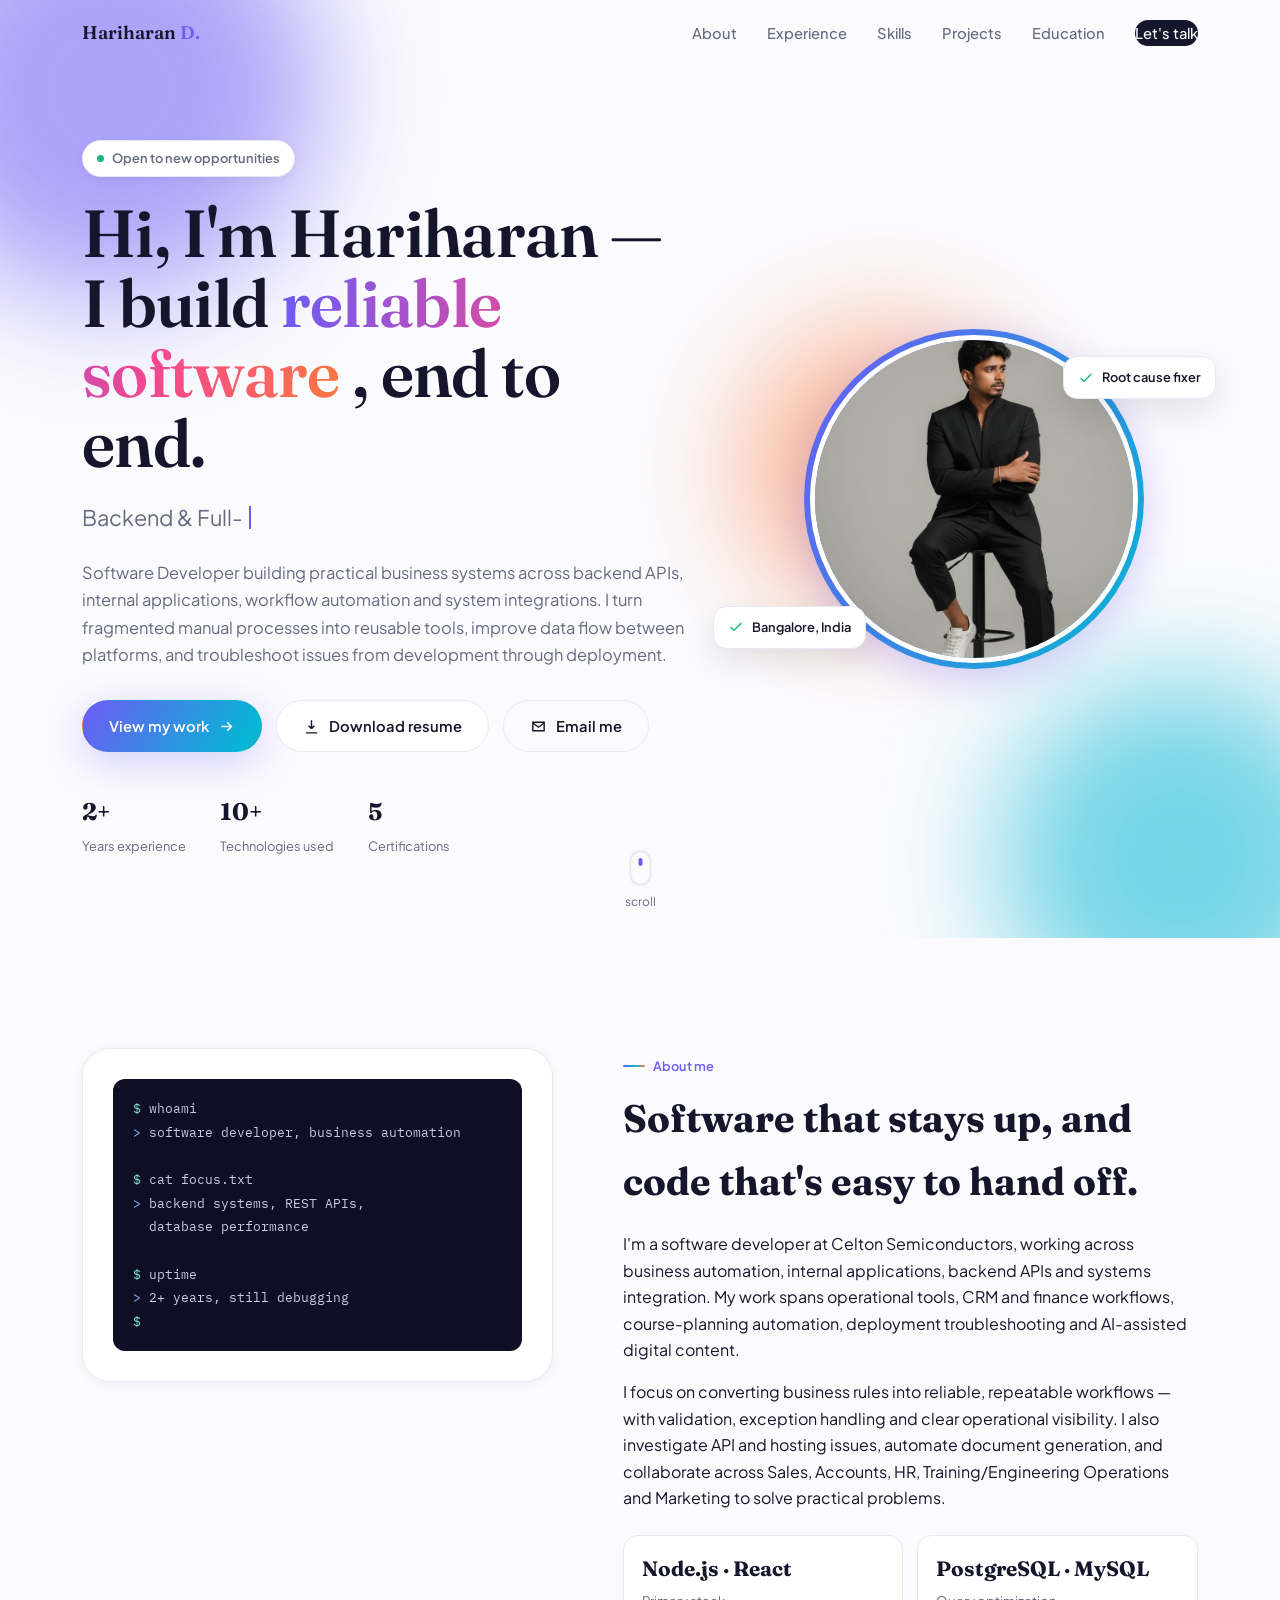
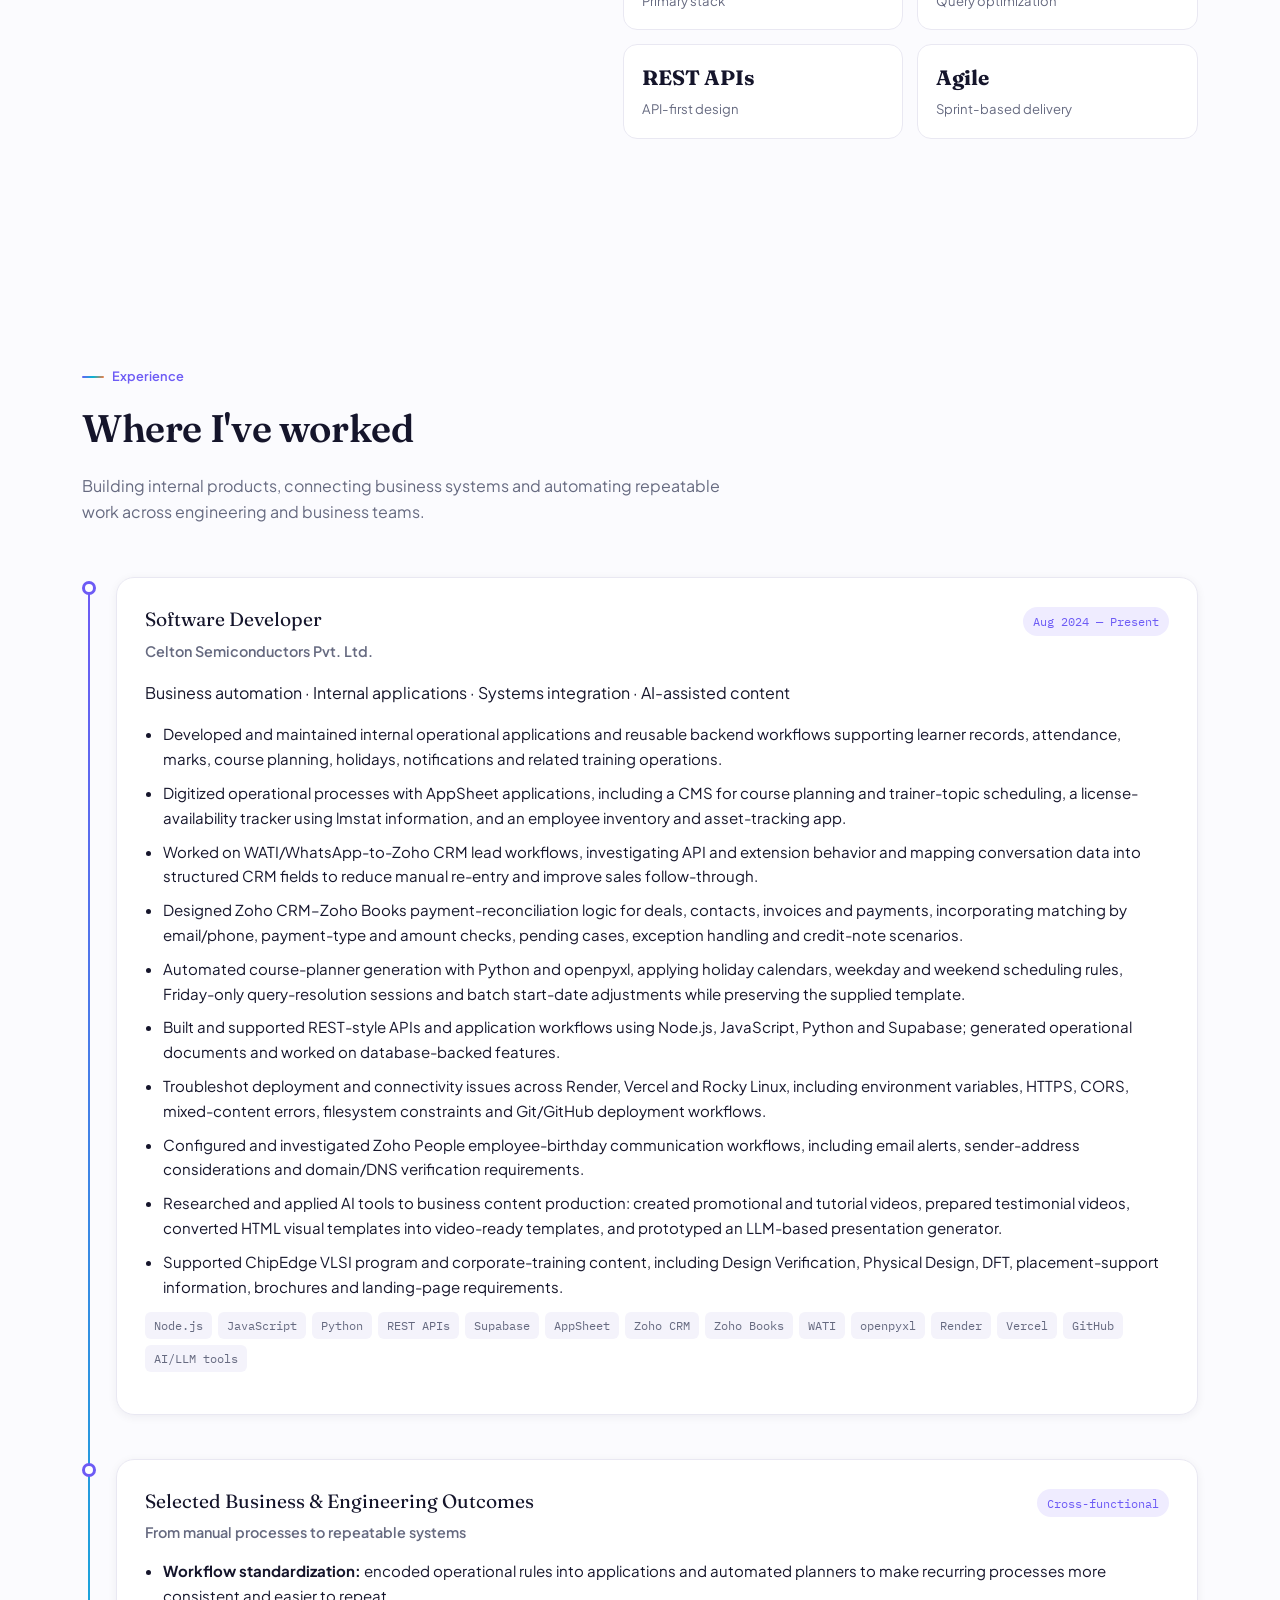
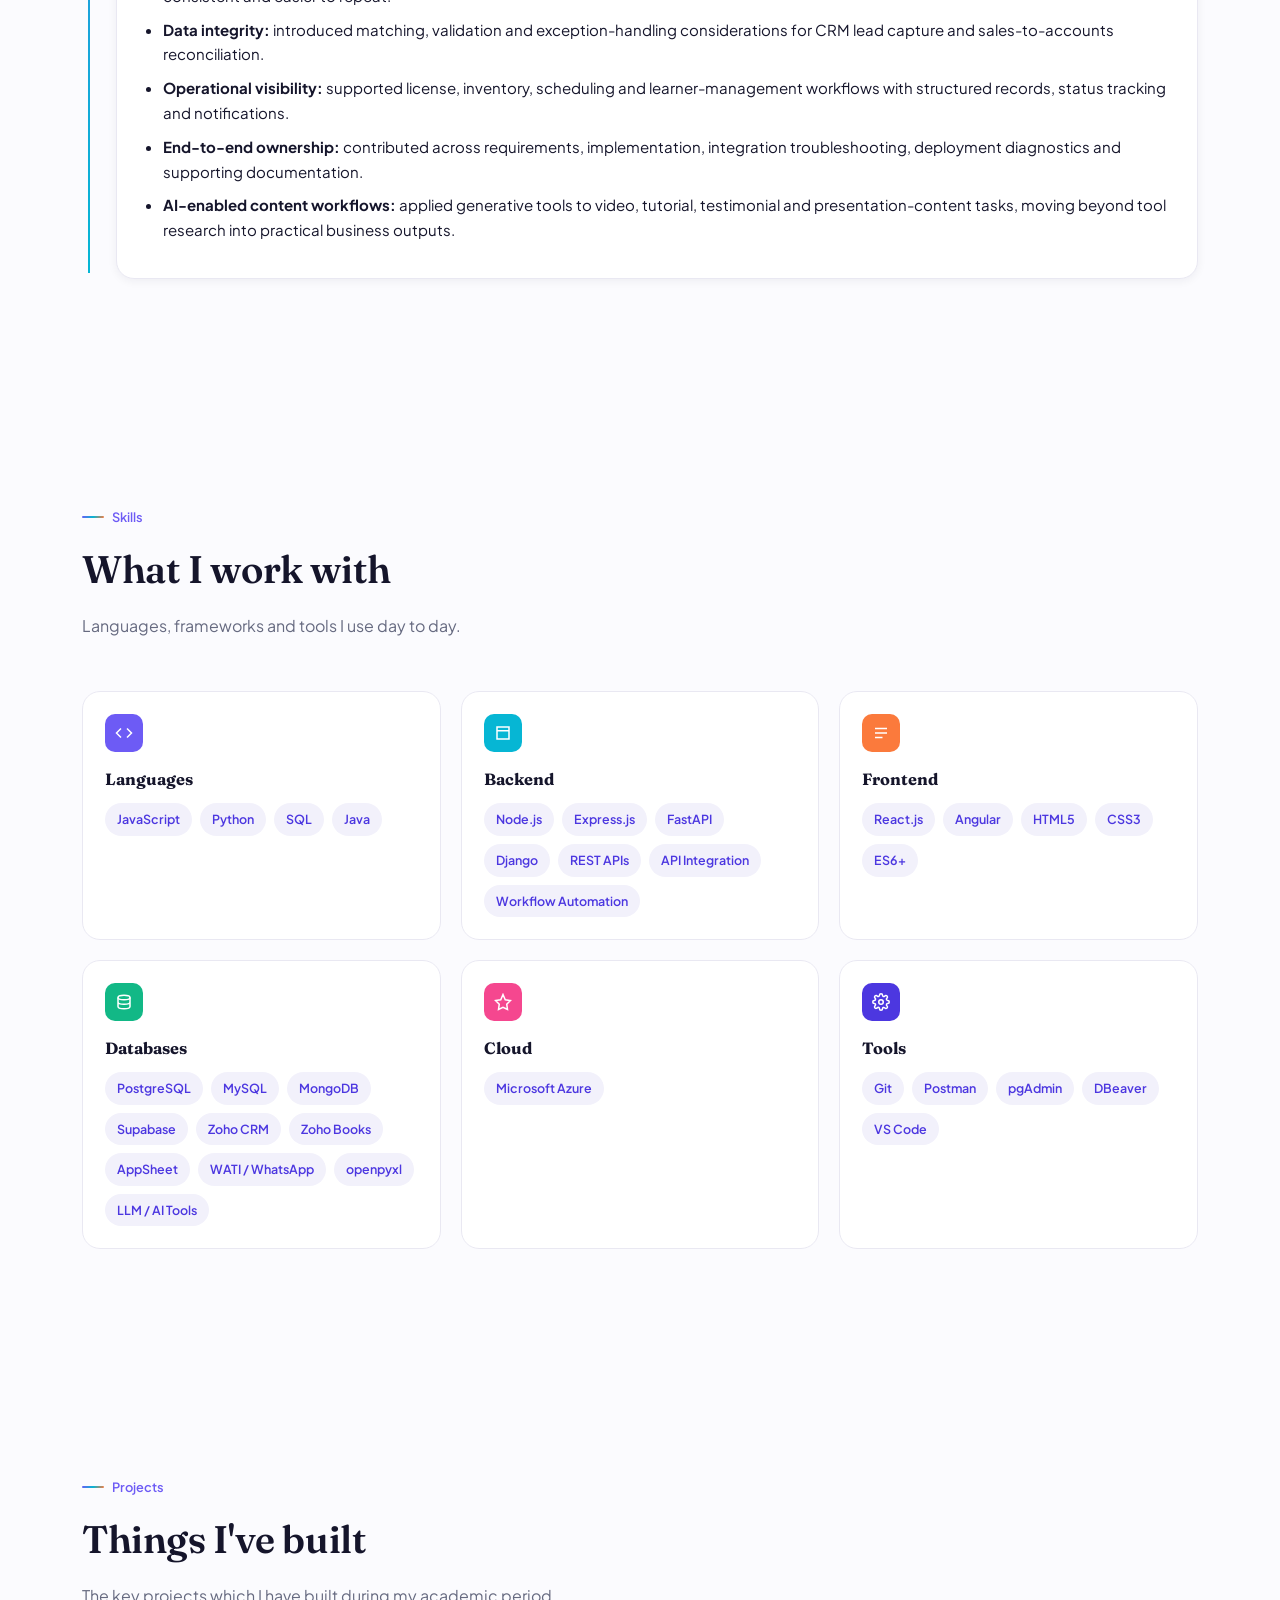
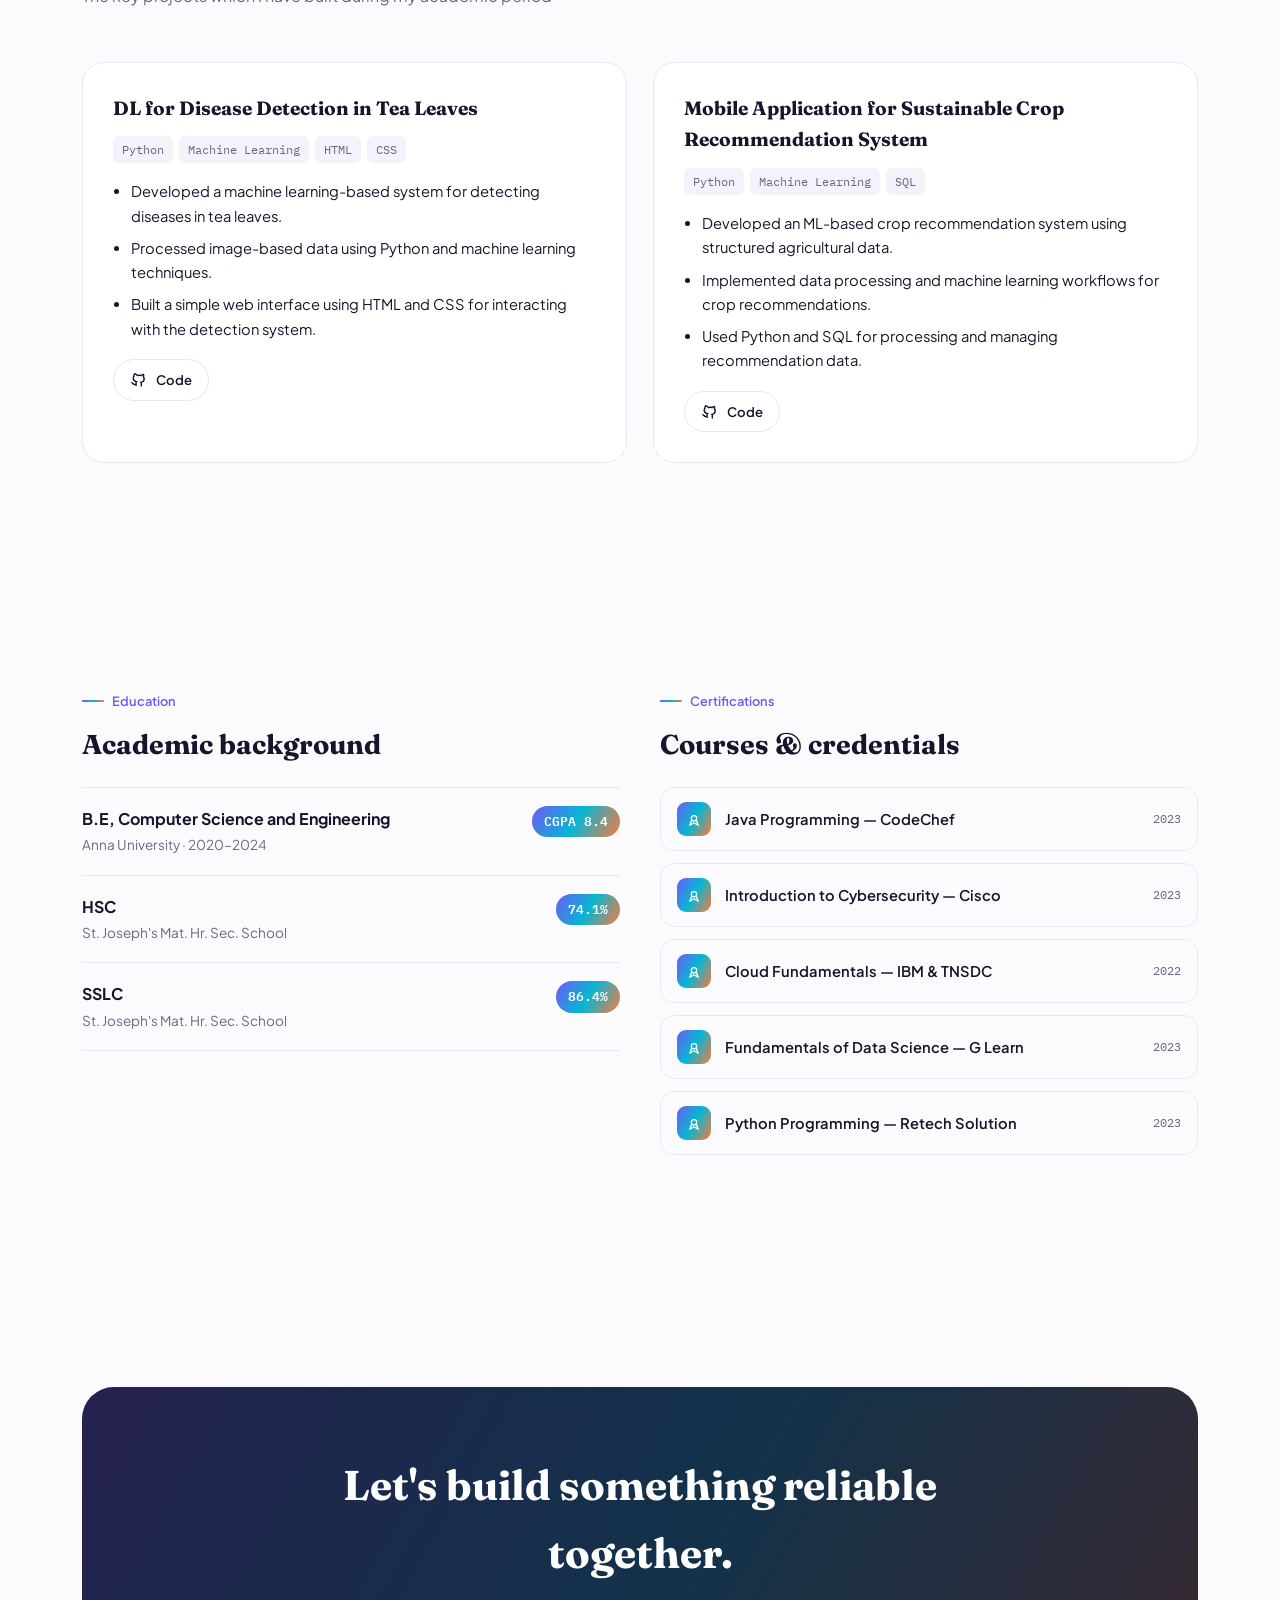
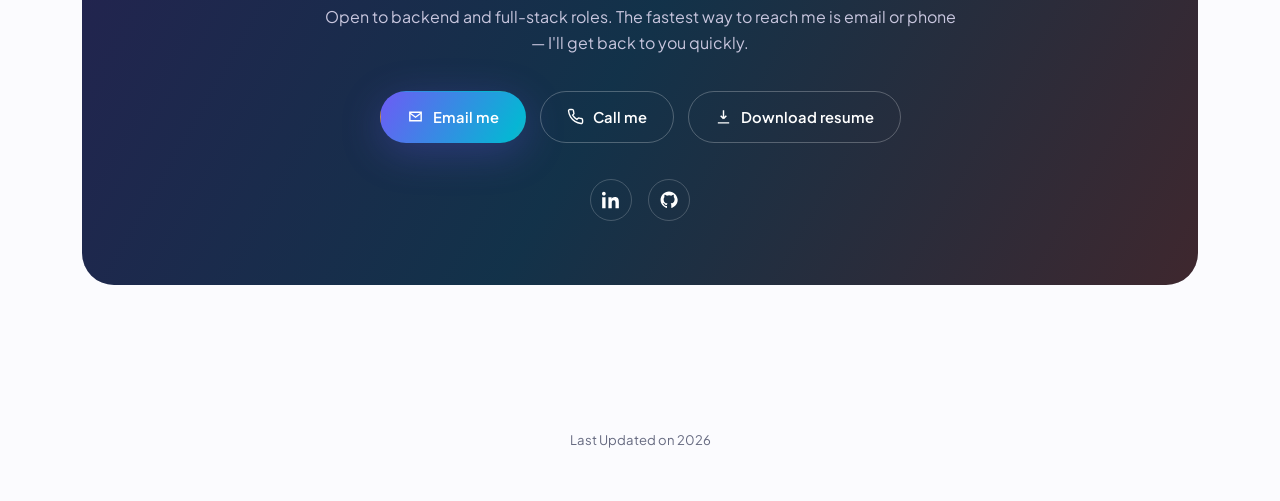
==== Music/portfolio-project/portfolio2/index.html @ af8945cd "update the index code with the updated work experience" ====
<!DOCTYPE html>
<html lang="en">
<head>
  <meta charset="UTF-8" />
  <meta name="viewport" content="width=device-width, initial-scale=1.0" />

  <title>Hariharan D — Software Developer</title>

  <meta
    name="description"
    content="Hariharan D — Software Developer focused on business process automation, full-stack applications, API integrations, workflow digitization and AI-assisted content systems."
  />

  <link rel="preconnect" href="https://fonts.googleapis.com" />
  <link rel="preconnect" href="https://fonts.gstatic.com" crossorigin />

  <link
    href="https://fonts.googleapis.com/css2?family=Fraunces:opsz,wght@9..144,500;9..144,600&family=Plus+Jakarta+Sans:wght@400;500;600;700&family=IBM+Plex+Mono:wght@400;500&display=swap"
    rel="stylesheet"
  />

  <link rel="stylesheet" href="css/style.css" />
</head>

<body>

  <div id="scrollProgress"></div>

  <div class="admin-pill" id="adminPill" style="display:none;">
    ADMIN MODE
  </div>

  <!-- ============ Navbar ============ -->

  <header class="navbar" id="navbar">
    <div class="wrap nav-inner">

      <a href="#top" class="brand">
        Hariharan <span>D.</span>
      </a>

      <nav>
        <ul class="nav-links">
          <li><a href="#about">About</a></li>
          <li><a href="#experience">Experience</a></li>
          <li><a href="#skills">Skills</a></li>
          <li><a href="#projects">Projects</a></li>
          <li><a href="#education">Education</a></li>
          <li><a href="#contact" class="nav-cta">Let's talk</a></li>
        </ul>
      </nav>

      <button
        class="hamburger"
        id="hamburger"
        aria-label="Open menu"
      >
        <svg
          viewBox="0 0 24 24"
          fill="none"
          stroke="currentColor"
          stroke-width="2"
        >
          <path d="M3 6h18M3 12h18M3 18h18" />
        </svg>
      </button>

    </div>
  </header>

  <!-- Mobile Menu -->

  <div class="mobile-menu" id="mobileMenu">

    <div class="mobile-menu-top">

      <span class="brand">
        Hariharan <span>D.</span>
      </span>

      <button
        class="hamburger"
        id="mobileClose"
        aria-label="Close menu"
      >
        <svg
          viewBox="0 0 24 24"
          fill="none"
          stroke="currentColor"
          stroke-width="2"
        >
          <path d="M6 6l12 12M18 6L6 18" />
        </svg>
      </button>

    </div>

    <a href="#about">About</a>
    <a href="#experience">Experience</a>
    <a href="#skills">Skills</a>
    <a href="#projects">Projects</a>
    <a href="#education">Education</a>
    <a href="#contact" class="nav-cta">Let's talk</a>

  </div>

  <main id="top">

    <!-- ============ Hero ============ -->

    <section class="hero" id="hero">

      <div class="hero-blobs">
        <div class="blob blob-1"></div>
        <div class="blob blob-2"></div>
        <div class="blob blob-3"></div>
      </div>

      <div class="wrap hero-grid">

        <div>

          <span class="hero-tag">
            <span class="dot"></span>
            Open to new opportunities
          </span>

          <h1>
            Hi, I'm Hariharan — I build
            <span class="gradient-text">
              reliable software
            </span>,
            end to end.
          </h1>

          <p class="hero-role-line">
            <span id="roleText"></span>
            <span class="cursor"></span>
          </p>

          <p class="desc">
            Software Developer building practical business systems across backend APIs, internal applications, workflow automation and system integrations. I turn fragmented manual processes into reusable tools, improve data flow between platforms, and troubleshoot issues from development through deployment.
          </p>

          <div class="hero-actions">

            <a class="btn btn-primary" href="#projects">
              View my work

              <svg
                viewBox="0 0 24 24"
                fill="none"
                stroke="currentColor"
                stroke-width="2"
              >
                <path d="M5 12h14M13 6l6 6-6 6" />
              </svg>
            </a>

            <!-- DOWNLOAD RESUME BUTTON -->

            <a
              class="btn btn-outline"
              href="./assets/resume.pdf"
              download="Hariharan-D-Software-Developer-Resume.pdf"
            >
              <svg
                viewBox="0 0 24 24"
                fill="none"
                stroke="currentColor"
                stroke-width="2"
              >
                <path d="M12 3v12m0 0l-4-4m4 4l4-4M4 21h16"/>
              </svg>
              Download resume
            </a>

            <a
              class="btn btn-ghost"
              href="mailto:imdhariharan@gmail.com"
            >
              <svg
                viewBox="0 0 24 24"
                fill="none"
                stroke="currentColor"
                stroke-width="2"
              >
                <path d="M4 6h16v12H4z" />
                <path d="M4 7l8 6 8-6" />
              </svg>

              Email me
            </a>

          </div>

          <div class="hero-stats">

            <div>
              <strong>2+</strong>
              <span>Years experience</span>
            </div>

            <div>
              <strong>10+</strong>
              <span>Technologies used</span>
            </div>

            <div>
              <strong>5</strong>
              <span>Certifications</span>
            </div>

          </div>

        </div>

        <div class="hero-photo-wrap">

          <div class="hero-photo-ring">

            <div class="hero-photo">

              <img
                src="assets/profile.jpeg"
                alt="Hariharan D"
              />

            </div>

          </div>

          <div class="hero-badge badge-1">

            <svg
              viewBox="0 0 24 24"
              fill="none"
              stroke="currentColor"
              stroke-width="2"
            >
              <path d="M20 6L9 17l-5-5" />
            </svg>

            Root cause fixer

          </div>

          <div class="hero-badge badge-2">

            <svg
              viewBox="0 0 24 24"
              fill="none"
              stroke="currentColor"
              stroke-width="2"
            >
              <path d="M20 6L9 17l-5-5" />
            </svg>

            Bangalore, India

          </div>

        </div>

      </div>

      <div class="scroll-cue">
        <div class="stick"></div>
        scroll
      </div>

    </section>


    <!-- ============ About ============ -->

    <section id="about">

      <div class="wrap about-grid">

        <div data-reveal>

          <div class="about-card">

            <div class="mini-terminal">

              <span class="p">$</span> whoami<br>

              <span class="k">></span>
              software developer, business automation

              <br><br>

              <span class="p">$</span> cat focus.txt<br>

              <span class="k">></span>
              backend systems, REST APIs,<br>

              &nbsp;&nbsp;database performance

              <br><br>

              <span class="p">$</span> uptime<br>

              <span class="k">></span>
              2+ years, still debugging

              <br>

              <span class="p">$</span>
              <span
                class="cursor"
                style="background:#7ee6c4;"
              ></span>

            </div>

          </div>

        </div>


        <div data-reveal data-reveal-delay="1">

          <span class="eyebrow">
            About me
          </span>

          <h2
            style="
              font-size:clamp(1.8rem,3vw,2.4rem);
              margin-bottom:18px;
            "
          >
            Software that stays up, and code that's easy to hand off.
          </h2>

          <p>
            I'm a software developer at Celton Semiconductors, working across business automation, internal applications, backend APIs and systems integration. My work spans operational tools, CRM and finance workflows, course-planning automation, deployment troubleshooting and AI-assisted digital content.
          </p>

          <p class="muted">
            I focus on converting business rules into reliable, repeatable workflows — with validation, exception handling and clear operational visibility. I also investigate API and hosting issues, automate document generation, and collaborate across Sales, Accounts, HR, Training/Engineering Operations and Marketing to solve practical problems.
          </p>

          <div class="about-highlights">

            <div class="highlight">
              <strong>Node.js · React</strong>
              <span>Primary stack</span>
            </div>

            <div class="highlight">
              <strong>PostgreSQL · MySQL</strong>
              <span>Query optimization</span>
            </div>

            <div class="highlight">
              <strong>REST APIs</strong>
              <span>API-first design</span>
            </div>

            <div class="highlight">
              <strong>Agile</strong>
              <span>Sprint-based delivery</span>
            </div>

          </div>

        </div>

      </div>

    </section>


    <!-- ============ Experience ============ -->

    <section id="experience">

      <div class="wrap">

        <div class="section-head" data-reveal>

          <span class="eyebrow">
            Experience
          </span>

          <h2>
            Where I've worked
          </h2>

          <p>
            Building internal products, connecting business systems and automating repeatable work across engineering and business teams.
          </p>

        </div>


        <div class="timeline">

          <div class="tl-entry" data-reveal>
            <div class="tl-dot"></div>
            <div class="tl-card">
              <div class="tl-meta">
                <span class="role">Software Developer</span>
                <span class="date">Aug 2024 — Present</span>
              </div>
              <div class="tl-org">Celton Semiconductors Pvt. Ltd.</div>
              <p class="muted">Business automation · Internal applications · Systems integration · AI-assisted content</p>
              <ul>
                <li>Developed and maintained internal operational applications and reusable backend workflows supporting learner records, attendance, marks, course planning, holidays, notifications and related training operations.</li>
                <li>Digitized operational processes with AppSheet applications, including a CMS for course planning and trainer-topic scheduling, a license-availability tracker using lmstat information, and an employee inventory and asset-tracking app.</li>
                <li>Worked on WATI/WhatsApp-to-Zoho CRM lead workflows, investigating API and extension behavior and mapping conversation data into structured CRM fields to reduce manual re-entry and improve sales follow-through.</li>
                <li>Designed Zoho CRM–Zoho Books payment-reconciliation logic for deals, contacts, invoices and payments, incorporating matching by email/phone, payment-type and amount checks, pending cases, exception handling and credit-note scenarios.</li>
                <li>Automated course-planner generation with Python and openpyxl, applying holiday calendars, weekday and weekend scheduling rules, Friday-only query-resolution sessions and batch start-date adjustments while preserving the supplied template.</li>
                <li>Built and supported REST-style APIs and application workflows using Node.js, JavaScript, Python and Supabase; generated operational documents and worked on database-backed features.</li>
                <li>Troubleshot deployment and connectivity issues across Render, Vercel and Rocky Linux, including environment variables, HTTPS, CORS, mixed-content errors, filesystem constraints and Git/GitHub deployment workflows.</li>
                <li>Configured and investigated Zoho People employee-birthday communication workflows, including email alerts, sender-address considerations and domain/DNS verification requirements.</li>
                <li>Researched and applied AI tools to business content production: created promotional and tutorial videos, prepared testimonial videos, converted HTML visual templates into video-ready templates, and prototyped an LLM-based presentation generator.</li>
                <li>Supported ChipEdge VLSI program and corporate-training content, including Design Verification, Physical Design, DFT, placement-support information, brochures and landing-page requirements.</li>
              </ul>
              <div class="project-stack">
                <span>Node.js</span><span>JavaScript</span><span>Python</span><span>REST APIs</span>
                <span>Supabase</span><span>AppSheet</span><span>Zoho CRM</span><span>Zoho Books</span>
                <span>WATI</span><span>openpyxl</span><span>Render</span><span>Vercel</span><span>GitHub</span><span>AI/LLM tools</span>
              </div>
            </div>
          </div>

          <div class="tl-entry" data-reveal data-reveal-delay="1">
            <div class="tl-dot"></div>
            <div class="tl-card">
              <div class="tl-meta">
                <span class="role">Selected Business & Engineering Outcomes</span>
                <span class="date">Cross-functional</span>
              </div>
              <div class="tl-org">From manual processes to repeatable systems</div>
              <ul>
                <li><strong>Workflow standardization:</strong> encoded operational rules into applications and automated planners to make recurring processes more consistent and easier to repeat.</li>
                <li><strong>Data integrity:</strong> introduced matching, validation and exception-handling considerations for CRM lead capture and sales-to-accounts reconciliation.</li>
                <li><strong>Operational visibility:</strong> supported license, inventory, scheduling and learner-management workflows with structured records, status tracking and notifications.</li>
                <li><strong>End-to-end ownership:</strong> contributed across requirements, implementation, integration troubleshooting, deployment diagnostics and supporting documentation.</li>
                <li><strong>AI-enabled content workflows:</strong> applied generative tools to video, tutorial, testimonial and presentation-content tasks, moving beyond tool research into practical business outputs.</li>
              </ul>
            </div>
          </div>

        </div>

      </div>

    </section>


    <!-- ============ Skills ============ -->

    <section id="skills">

      <div class="wrap">

        <div class="section-head" data-reveal>

          <span class="eyebrow">
            Skills
          </span>

          <h2>
            What I work with
          </h2>

          <p>
            Languages, frameworks and tools I use day to day.
          </p>

        </div>


        <div class="skills-wrap">

          <div class="skill-card" data-reveal>

            <div
              class="icon-tile"
              style="background:var(--primary);"
            >

              <svg
                viewBox="0 0 24 24"
                fill="none"
                stroke="currentColor"
                stroke-width="2"
              >
                <path d="M16 18l6-6-6-6M8 6l-6 6 6 6" />
              </svg>

            </div>

            <h3>
              Languages
            </h3>

            <div class="chip-row">

              <span class="chip">JavaScript</span>
              <span class="chip">Python</span>
              <span class="chip">SQL</span>
              <span class="chip">Java</span>

            </div>

          </div>


          <div
            class="skill-card"
            data-reveal
            data-reveal-delay="1"
          >

            <div
              class="icon-tile"
              style="background:var(--cyan);"
            >

              <svg
                viewBox="0 0 24 24"
                fill="none"
                stroke="currentColor"
                stroke-width="2"
              >
                <path d="M4 4h16v16H4z" />
                <path d="M4 9h16" />
              </svg>

            </div>

            <h3>
              Backend
            </h3>

            <div class="chip-row">

              <span class="chip">Node.js</span>
              <span class="chip">Express.js</span>
              <span class="chip">FastAPI</span>
              <span class="chip">Django</span>
              <span class="chip">REST APIs</span>
              <span class="chip">API Integration</span>
              <span class="chip">Workflow Automation</span>

            </div>

          </div>


          <div
            class="skill-card"
            data-reveal
            data-reveal-delay="2"
          >

            <div
              class="icon-tile"
              style="background:var(--orange);"
            >

              <svg
                viewBox="0 0 24 24"
                fill="none"
                stroke="currentColor"
                stroke-width="2"
              >
                <path d="M4 6h16M4 12h16M4 18h10" />
              </svg>

            </div>

            <h3>
              Frontend
            </h3>

            <div class="chip-row">

              <span class="chip">React.js</span>
              <span class="chip">Angular</span>
              <span class="chip">HTML5</span>
              <span class="chip">CSS3</span>
              <span class="chip">ES6+</span>

            </div>

          </div>


          <div class="skill-card" data-reveal>

            <div
              class="icon-tile"
              style="background:var(--mint);"
            >

              <svg
                viewBox="0 0 24 24"
                fill="none"
                stroke="currentColor"
                stroke-width="2"
              >
                <ellipse
                  cx="12"
                  cy="6"
                  rx="8"
                  ry="3"
                />

                <path
                  d="M4 6v6c0 1.7 3.6 3 8 3s8-1.3 8-3V6M4 12v6c0 1.7 3.6 3 8 3s8-1.3 8-3v-6"
                />

              </svg>

            </div>

            <h3>
              Databases
            </h3>

            <div class="chip-row">

              <span class="chip">PostgreSQL</span>
              <span class="chip">MySQL</span>
              <span class="chip">MongoDB</span>
              <span class="chip">Supabase</span>
              <span class="chip">Zoho CRM</span>
              <span class="chip">Zoho Books</span>
              <span class="chip">AppSheet</span>
              <span class="chip">WATI / WhatsApp</span>
              <span class="chip">openpyxl</span>
              <span class="chip">LLM / AI Tools</span>

            </div>

          </div>


          <div
            class="skill-card"
            data-reveal
            data-reveal-delay="1"
          >

            <div
              class="icon-tile"
              style="background:var(--pink);"
            >

              <svg
                viewBox="0 0 24 24"
                fill="none"
                stroke="currentColor"
                stroke-width="2"
              >

                <path
                  d="M12 2l3 7 7 1-5 5 1 7-6-3-6 3 1-7-5-5 7-1z"
                />

              </svg>

            </div>

            <h3>
              Cloud
            </h3>

            <div class="chip-row">

              <span class="chip">
                Microsoft Azure
              </span>

            </div>

          </div>


          <div
            class="skill-card"
            data-reveal
            data-reveal-delay="2"
          >

            <div
              class="icon-tile"
              style="background:var(--primary-dark);"
            >

              <svg
                viewBox="0 0 24 24"
                fill="none"
                stroke="currentColor"
                stroke-width="2"
              >

                <circle
                  cx="12"
                  cy="12"
                  r="3"
                />

                <path
                  d="M19.4 15a1.7 1.7 0 00.3 1.9l.1.1a2 2 0 11-2.8 2.8l-.1-.1a1.7 1.7 0 00-1.9-.3 1.7 1.7 0 00-1 1.5V21a2 2 0 11-4 0v-.1a1.7 1.7 0 00-1-1.6 1.7 1.7 0 00-1.9.3l-.1.1a2 2 0 11-2.8-2.8l.1-.1a1.7 1.7 0 00.3-1.9 1.7 1.7 0 00-1.5-1H3a2 2 0 110-4h.1a1.7 1.7 0 001.5-1 1.7 1.7 0 00-.3-1.9l-.1-.1a2 2 0 112.8-2.8l.1.1a1.7 1.7 0 001.9.3H9a1.7 1.7 0 001-1.5V3a2 2 0 114 0v.1a1.7 1.7 0 001 1.5 1.7 1.7 0 001.9-.3l.1-.1a2 2 0 112.8 2.8l-.1.1a1.7 1.7 0 00-.3 1.9V9a1.7 1.7 0 001.5 1H21a2 2 0 110 4h-.1a1.7 1.7 0 00-1.5 1z"
                />

              </svg>

            </div>

            <h3>
              Tools
            </h3>

            <div class="chip-row">

              <span class="chip">Git</span>
              <span class="chip">Postman</span>
              <span class="chip">pgAdmin</span>
              <span class="chip">DBeaver</span>
              <span class="chip">VS Code</span>

            </div>

          </div>

        </div>

      </div>

    </section>


    <!-- ============ Projects ============ -->

    <section id="projects">

      <div class="wrap">

        <div class="section-head" data-reveal>

          <span class="eyebrow">
            Projects
          </span>

          <h2>
            Things I've built
          </h2>

          <p>
            The key projects which I have built during my academic period
          </p>

        </div>


        <div class="projects-grid">


          <!-- Project 1 -->

          <div
            class="project-card"
            data-reveal
          >

            <div class="project-inner">

              <div class="project-top">

                <h3>
                  DL for Disease Detection in Tea Leaves
                </h3>

              </div>

              <div class="project-stack">

                <span>Python</span>
                <span>Machine Learning</span>
                <span>HTML</span>
                <span>CSS</span>

              </div>

              <ul>

                <li>
                  Developed a machine learning-based system for
                  detecting diseases in tea leaves.
                </li>

                <li>
                  Processed image-based data using Python and machine
                  learning techniques.
                </li>

                <li>
                  Built a simple web interface using HTML and CSS
                  for interacting with the detection system.
                </li>

              </ul>

              <div class="project-links">

                <a
                  class="btn btn-outline btn-sm"
                  href="https://github.com/Hariharan-345/DL-for-Tea-Leaves-Disease-Detection"
                  target="_blank"
                  rel="noopener"
                >

                  <svg
                    viewBox="0 0 24 24"
                    fill="none"
                    stroke="currentColor"
                    stroke-width="2"
                  >

                    <path
                      d="M9 19c-5 1.5-5-2.5-7-3m14 6v-3.9c0-1 .1-1.4-.5-2 2-.2 4.5-1 4.5-5a4 4 0 00-1-2.7c.4-1 .4-2.2 0-3.3 0 0-1-.3-3 1.2a10 10 0 00-5.5 0C7.6 3.7 6.6 4 6.6 4a4 4 0 00-1 3.3A4 4 0 004.6 10c0 4 2.5 4.8 4.5 5-.6.6-.6 1.2-.5 2V21"
                    />

                  </svg>

                  Code

                </a>

              </div>

            </div>

          </div>


          <!-- Project 2 -->

          <div
            class="project-card"
            data-reveal
            data-reveal-delay="1"
          >

            <div class="project-inner">

              <div class="project-top">

                <h3>
                  Mobile Application for Sustainable Crop Recommendation System
                </h3>

              </div>

              <div class="project-stack">

                <span>Python</span>
                <span>Machine Learning</span>
                <span>SQL</span>

              </div>

              <ul>

                <li>
                  Developed an ML-based crop recommendation system
                  using structured agricultural data.
                </li>

                <li>
                  Implemented data processing and machine learning
                  workflows for crop recommendations.
                </li>

                <li>
                  Used Python and SQL for processing and managing
                  recommendation data.
                </li>

              </ul>

              <div class="project-links">

                <a
                  class="btn btn-outline btn-sm"
                  href="https://github.com/Hariharan-345/Mobile-Application-for-Crop-Recommendation"
                  target="_blank"
                  rel="noopener"
                >

                  <svg
                    viewBox="0 0 24 24"
                    fill="none"
                    stroke="currentColor"
                    stroke-width="2"
                  >

                    <path
                      d="M9 19c-5 1.5-5-2.5-7-3m14 6v-3.9c0-1 .1-1.4-.5-2 2-.2 4.5-1 4.5-5a4 4 0 00-1-2.7c.4-1 .4-2.2 0-3.3 0 0-1-.3-3 1.2a10 10 0 00-5.5 0C7.6 3.7 6.6 4 6.6 4a4 4 0 00-1 3.3A4 4 0 004.6 10c0 4 2.5 4.8 4.5 5-.6.6-.6 1.2-.5 2V21"
                    />

                  </svg>

                  Code

                </a>

              </div>

            </div>

          </div>

        </div>

      </div>

    </section>


    <!-- ============ Education & Certifications ============ -->

    <section id="education">

      <div class="wrap edu-cert-grid">


        <!-- Education -->

        <div data-reveal>

          <span class="eyebrow">
            Education
          </span>

          <h2
            style="
              font-size:1.7rem;
              margin-bottom:20px;
            "
          >
            Academic background
          </h2>


          <div class="edu-item">

            <div>

              <div class="school">
                B.E, Computer Science and Engineering
              </div>

              <div class="detail">
                Anna University · 2020–2024
              </div>

            </div>

            <div class="score">
              CGPA 8.4
            </div>

          </div>


          <div class="edu-item">

            <div>

              <div class="school">
                HSC
              </div>

              <div class="detail">
                St. Joseph's Mat. Hr. Sec. School
              </div>

            </div>

            <div class="score">
              74.1%
            </div>

          </div>


          <div class="edu-item">

            <div>

              <div class="school">
                SSLC
              </div>

              <div class="detail">
                St. Joseph's Mat. Hr. Sec. School
              </div>

            </div>

            <div class="score">
              86.4%
            </div>

          </div>

        </div>


        <!-- Certifications -->

        <div data-reveal data-reveal-delay="1">

          <span class="eyebrow">
            Certifications
          </span>

          <h2
            style="
              font-size:1.7rem;
              margin-bottom:20px;
            "
          >
            Courses & credentials
          </h2>


          <div class="cert-item">

            <div class="cert-icon">

              <svg
                viewBox="0 0 24 24"
                fill="none"
                stroke="currentColor"
                stroke-width="2"
              >

                <path
                  d="M12 15a4 4 0 100-8 4 4 0 000 8zM8.2 14.5L6 21l6-3 6 3-2.2-6.5"
                />

              </svg>

            </div>

            <span class="cert-name">
              Java Programming — CodeChef
            </span>

            <span class="cert-year">
              2023
            </span>

          </div>


          <div class="cert-item">

            <div class="cert-icon">

              <svg
                viewBox="0 0 24 24"
                fill="none"
                stroke="currentColor"
                stroke-width="2"
              >

                <path
                  d="M12 15a4 4 0 100-8 4 4 0 000 8zM8.2 14.5L6 21l6-3 6 3-2.2-6.5"
                />

              </svg>

            </div>

            <span class="cert-name">
              Introduction to Cybersecurity — Cisco
            </span>

            <span class="cert-year">
              2023
            </span>

          </div>


          <div class="cert-item">

            <div class="cert-icon">

              <svg
                viewBox="0 0 24 24"
                fill="none"
                stroke="currentColor"
                stroke-width="2"
              >

                <path
                  d="M12 15a4 4 0 100-8 4 4 0 000 8zM8.2 14.5L6 21l6-3 6 3-2.2-6.5"
                />

              </svg>

            </div>

            <span class="cert-name">
              Cloud Fundamentals — IBM & TNSDC
            </span>

            <span class="cert-year">
              2022
            </span>

          </div>


          <div class="cert-item">

            <div class="cert-icon">

              <svg
                viewBox="0 0 24 24"
                fill="none"
                stroke="currentColor"
                stroke-width="2"
              >

                <path
                  d="M12 15a4 4 0 100-8 4 4 0 000 8zM8.2 14.5L6 21l6-3 6 3-2.2-6.5"
                />

              </svg>

            </div>

            <span class="cert-name">
              Fundamentals of Data Science — G Learn
            </span>

            <span class="cert-year">
              2023
            </span>

          </div>


          <div class="cert-item">

            <div class="cert-icon">

              <svg
                viewBox="0 0 24 24"
                fill="none"
                stroke="currentColor"
                stroke-width="2"
              >

                <path
                  d="M12 15a4 4 0 100-8 4 4 0 000 8zM8.2 14.5L6 21l6-3 6 3-2.2-6.5"
                />

              </svg>

            </div>

            <span class="cert-name">
              Python Programming — Retech Solution
            </span>

            <span class="cert-year">
              2023
            </span>

          </div>

        </div>

      </div>

    </section>


    <!-- Admin-added sections render here -->

    <div
      id="customSections"
      class="wrap"
    ></div>


    <!-- ============ Contact ============ -->

    <section id="contact">

      <div class="wrap">

        <div
          class="contact-panel"
          data-reveal
        >

          <div class="contact-inner">

            <h2>
              Let's build something reliable together.
            </h2>

            <p>
              Open to backend and full-stack roles.
              The fastest way to reach me is email or phone —
              I'll get back to you quickly.
            </p>


            <div class="contact-actions">

              <a
                class="btn btn-primary"
                href="mailto:imdhariharan@gmail.com"
              >

                <svg
                  viewBox="0 0 24 24"
                  fill="none"
                  stroke="currentColor"
                  stroke-width="2"
                >
                  <path d="M4 6h16v12H4z" />
                  <path d="M4 7l8 6 8-6" />
                </svg>

                Email me

              </a>


              <a
                class="btn btn-outline"
                href="tel:+919080940328"
              >

                <svg
                  viewBox="0 0 24 24"
                  fill="none"
                  stroke="currentColor"
                  stroke-width="2"
                >

                  <path
                    d="M22 16.9v3a2 2 0 01-2.2 2 19.8 19.8 0 01-8.6-3 19.5 19.5 0 01-6-6 19.8 19.8 0 01-3-8.7A2 2 0 014.1 2h3a2 2 0 012 1.7c.1 1 .3 2 .6 3a2 2 0 01-.5 2.1L8 10a16 16 0 006 6l1.3-1.3a2 2 0 012-.5c1 .3 2 .5 3 .6a2 2 0 011.7 2.1z"
                  />

                </svg>

                Call me

              </a>


              <!-- DOWNLOAD RESUME BUTTON -->

              <a
                class="btn btn-outline"
                href="./assets/resume.pdf"
                download="Hariharan-D-Software-Developer-Resume.pdf"
              >
                <svg
                  viewBox="0 0 24 24"
                  fill="none"
                  stroke="currentColor"
                  stroke-width="2"
                >
                  <path d="M12 3v12m0 0l-4-4m4 4l4-4M4 21h16"/>
                </svg>
                Download resume
              </a>

            </div>


            <div class="contact-socials">


              <!-- LinkedIn -->

              <a
                href="https://www.linkedin.com/in/hariharan-d-370a40285"
                target="_blank"
                rel="noopener"
                aria-label="LinkedIn"
              >

                <svg
                  viewBox="0 0 24 24"
                  fill="currentColor"
                >

                  <path
                    d="M4.98 3.5C4.98 4.9 3.9 6 2.5 6S0 4.9 0 3.5 1.1 1 2.5 1s2.48 1.1 2.48 2.5zM.24 8.24h4.5V23h-4.5V8.24zM8.5 8.24h4.3v2h.06c.6-1.1 2.06-2.3 4.24-2.3 4.53 0 5.37 3 5.37 6.86V23h-4.5v-6.9c0-1.65-.03-3.77-2.3-3.77-2.3 0-2.65 1.8-2.65 3.65V23h-4.5V8.24z"
                  />

                </svg>

              </a>


              <!-- GitHub -->

              <a
                href="https://www.github.com/Hariharan-345"
                target="_blank"
                rel="noopener"
                aria-label="GitHub"
              >

                <svg
                  viewBox="0 0 24 24"
                  fill="currentColor"
                >

                  <path
                    d="M12 .5C5.73.5.75 5.48.75 11.75c0 5.02 3.26 9.27 7.77 10.77.57.1.78-.25.78-.55v-2c-3.16.69-3.83-1.52-3.83-1.52-.52-1.3-1.26-1.66-1.26-1.66-1.03-.7.08-.69.08-.69 1.14.08 1.74 1.17 1.74 1.17 1.01 1.73 2.65 1.23 3.3.94.1-.74.4-1.23.72-1.5-2.52-.29-5.17-1.26-5.17-5.6 0-1.24.44-2.25 1.17-3.05-.12-.29-.5-1.45.11-3.02 0 0 .96-.3 3.14 1.16a10.9 10.9 0 015.72 0c2.18-1.46 3.14-1.16 3.14-1.16.61 1.57.23 2.73.11 3.02.73.8 1.17 1.81 1.17 3.05 0 4.35-2.65 5.31-5.18 5.59.41.36.77 1.06.77 2.14v3.17c0 .3.2.66.79.55 4.5-1.51 7.76-5.76 7.76-10.77C23.25 5.48 18.27.5 12 .5z"
                  />

                </svg>

              </a>

            </div>

          </div>

        </div>

      </div>

    </section>

  </main>


  <footer class="site-footer">
    Last Updated on
    <span id="year"></span>
  </footer>


  <!-- ================= Admin controls ================= -->

  <div
    class="admin-fab"
    id="adminFab"
    style="display:none;"
  >

    <button
      class="secondary-a"
      id="btnPreview"
    >
      Preview as visitor
    </button>

    <button
      class="primary-a"
      id="btnAddSection"
    >
      + Add section
    </button>

    <button
      class="secondary-a"
      id="btnLogout"
    >
      Log out
    </button>

  </div>


  <!-- Login modal -->

  <div
    class="modal-overlay"
    id="loginOverlay"
  >

    <div class="modal">

      <h3>
        Admin access
      </h3>

      <p class="hint">
        Only you should have this password.
        It's checked in your browser, so treat it as a lock, not a vault.
      </p>

      <label for="pwInput">
        Password
      </label>

      <input
        type="password"
        id="pwInput"
        placeholder="••••••••"
      />

      <p
        class="modal-error"
        id="loginError"
      >
        Incorrect password.
      </p>

      <div class="modal-actions">

        <button id="btnCancelLogin">
          Cancel
        </button>

        <button
          class="primary"
          id="btnSubmitLogin"
        >
          Unlock
        </button>

      </div>

    </div>

  </div>


  <!-- Add / edit section modal -->

  <div
    class="modal-overlay"
    id="sectionOverlay"
  >

    <div class="modal">

      <h3 id="sectionModalTitle">
        Add a section
      </h3>

      <p class="hint">
        Draft sections are only visible to you while admin mode is on.
        Publish when you're ready for visitors to see it.
      </p>

      <input
        type="hidden"
        id="editingId"
      />

      <label for="secTitle">
        Title
      </label>

      <input
        type="text"
        id="secTitle"
        placeholder="e.g. Writing, Talks, Open Source"
      />

      <label for="secSubtitle">
        Subtitle (optional)
      </label>

      <input
        type="text"
        id="secSubtitle"
        placeholder="A short line under the title"
      />

      <label for="secBody">
        Content
      </label>

      <textarea
        id="secBody"
        placeholder="Write the section content here. Line breaks are preserved."
      ></textarea>

      <div class="checkline">

        <input
          type="checkbox"
          id="secPublished"
        />

        <label
          for="secPublished"
          style="margin:0;"
        >
          Publish immediately
          (uncheck to keep as a private draft)
        </label>

      </div>

      <div class="modal-actions">

        <button id="btnCancelSection">
          Cancel
        </button>

        <button
          class="primary"
          id="btnSaveSection"
        >
          Save section
        </button>

      </div>

    </div>

  </div>


  <script src="js/script.js"></script>

</body>
</html>
---- Music/portfolio-project/portfolio2/css/style.css ----
/* ==========================================================
   Hariharan D — Portfolio
   Design tokens
========================================================== */
:root{
  --bg:#fbfbfe;
  --surface:#ffffff;
  --ink:#15152b;
  --muted:#666a80;
  --border:#e9e8f2;

  --primary:#6d5bf5;
  --primary-dark:#4c37e0;
  --cyan:#06b6d4;
  --orange:#fb7a3c;
  --mint:#12b886;
  --pink:#f5478f;

  --grad-hero: linear-gradient(120deg, #6d5bf5 0%, #06b6d4 50%, #fb7a3c 100%);
  --grad-text: linear-gradient(90deg, #6d5bf5, #f5478f 60%, #fb7a3c);

  --radius-sm:8px;
  --radius-md:16px;
  --radius-lg:28px;
  --shadow-sm: 0 2px 10px rgba(21,21,43,0.06);
  --shadow-md: 0 12px 32px rgba(21,21,43,0.10);
  --shadow-glow: 0 10px 40px rgba(109,91,245,0.28);

  --maxw:1180px;
  --ease: cubic-bezier(.22,.9,.32,1);
}

*,*::before,*::after{ box-sizing:border-box; }
html{ scroll-behavior:smooth; }

body{
  margin:0;
  background:var(--bg);
  color:var(--ink);
  font-family:'Plus Jakarta Sans', 'Inter', -apple-system, sans-serif;
  line-height:1.65;
  -webkit-font-smoothing:antialiased;
  overflow-x:hidden;
}

h1,h2,h3,h4{ font-family:'Fraunces', serif; margin:0; }
a{ color:inherit; text-decoration:none; }
img{ max-width:100%; display:block; }
ul{ margin:0; padding:0; }
button{ font-family:inherit; }

::selection{ background:var(--primary); color:#fff; }

.wrap{ max-width:var(--maxw); margin:0 auto; padding:0 32px; }

.gradient-text{
  background:var(--grad-text);
  -webkit-background-clip:text;
  background-clip:text;
  color:transparent;
}

.eyebrow{
  font-size:.8rem;
  font-weight:600;
  color:var(--primary);
  display:inline-flex;
  align-items:center;
  gap:8px;
  margin-bottom:10px;
}
.eyebrow::before{
  content:"";
  width:22px; height:2px;
  background:var(--grad-hero);
  border-radius:2px;
}

/* ===================== Scroll progress bar ===================== */
#scrollProgress{
  position:fixed; top:0; left:0; height:3px; width:0%;
  background:var(--grad-hero);
  z-index:1000;
  transition:width .1s linear;
}

/* ===================== Navbar ===================== */
header.navbar{
  position:fixed; top:0; left:0; right:0; z-index:900;
  padding:18px 0;
  transition:background .35s var(--ease), box-shadow .35s var(--ease), padding .35s var(--ease);
}
header.navbar.scrolled{
  background:rgba(251,251,254,0.82);
  backdrop-filter:blur(14px);
  -webkit-backdrop-filter:blur(14px);
  box-shadow:var(--shadow-sm);
  padding:12px 0;
}
.nav-inner{
  display:flex; align-items:center; justify-content:space-between;
}
.brand{
  font-family:'Fraunces', serif;
  font-weight:600;
  font-size:1.15rem;
}
.brand span{ color:var(--primary); }

.nav-links{
  display:flex; align-items:center; gap:30px;
  list-style:none;
}
.nav-links a{
  font-size:.92rem; font-weight:500; color:var(--muted);
  position:relative; padding:4px 0;
  transition:color .2s var(--ease);
}
.nav-links a::after{
  content:""; position:absolute; left:0; bottom:-2px;
  width:0; height:2px; background:var(--grad-hero);
  border-radius:2px;
  transition:width .25s var(--ease);
}
.nav-links a:hover, .nav-links a.active{ color:var(--ink); }
.nav-links a:hover::after, .nav-links a.active::after{ width:100%; }

.nav-cta{
  padding:9px 18px;
  border-radius:999px;
  background:var(--ink);
  color:#fff !important;
  font-size:.85rem; font-weight:600;
  transition:transform .2s var(--ease), box-shadow .2s var(--ease);
}
.nav-cta:hover{ transform:translateY(-2px); box-shadow:var(--shadow-glow); }

.hamburger{
  display:none;
  width:38px; height:38px;
  border:1px solid var(--border);
  border-radius:10px;
  background:#fff;
  cursor:pointer;
  align-items:center; justify-content:center;
}
.hamburger svg{ width:18px; height:18px; }

.mobile-menu{
  position:fixed; inset:0; z-index:950;
  background:var(--surface);
  display:flex; flex-direction:column;
  padding:24px;
  transform:translateY(-100%);
  transition:transform .4s var(--ease);
}
.mobile-menu.open{ transform:translateY(0); }
.mobile-menu-top{ display:flex; justify-content:space-between; align-items:center; margin-bottom:40px; }
.mobile-menu a{
  font-family:'Fraunces', serif;
  font-size:1.6rem; padding:14px 0;
  border-bottom:1px solid var(--border);
}
.mobile-menu .nav-cta{ margin-top:24px; text-align:center; }

/* ===================== Buttons ===================== */
.btn{
  display:inline-flex; align-items:center; gap:9px;
  padding:13px 26px;
  border-radius:999px;
  font-size:.92rem; font-weight:600;
  border:1px solid transparent;
  cursor:pointer;
  transition:transform .22s var(--ease), box-shadow .22s var(--ease), background .22s var(--ease), color .22s var(--ease);
  white-space:nowrap;
}
.btn svg{ width:17px; height:17px; }
.btn-primary{
  background:var(--grad-hero);
  background-size:180% 180%;
  color:#fff;
  box-shadow:var(--shadow-glow);
}
.btn-primary:hover{ transform:translateY(-3px); background-position:100% 0; }
.btn-outline{
  background:#fff;
  border-color:var(--border);
  color:var(--ink);
}
.btn-outline:hover{ transform:translateY(-3px); border-color:var(--primary); color:var(--primary); box-shadow:var(--shadow-sm); }
.btn-ghost{
  background:transparent;
  color:var(--ink);
  border-color:var(--border);
}
.btn-ghost:hover{ background:var(--surface); border-color:var(--primary); color:var(--primary); }
.btn-block{ width:100%; justify-content:center; }
.btn-sm{ padding:9px 16px; font-size:.82rem; }

/* ===================== Hero ===================== */
.hero{
  position:relative;
  min-height:100vh;
  display:flex; align-items:center;
  padding:140px 0 80px;
  overflow:hidden;
}
.hero-blobs{ position:absolute; inset:0; z-index:0; filter:blur(60px); opacity:.55; }
.blob{ position:absolute; border-radius:50%; }
.blob-1{ width:420px; height:420px; background:var(--primary); top:-120px; left:-100px; animation:float1 16s ease-in-out infinite; }
.blob-2{ width:360px; height:360px; background:var(--cyan); bottom:-100px; right:-80px; animation:float2 18s ease-in-out infinite; }
.blob-3{ width:280px; height:280px; background:var(--orange); top:35%; right:20%; animation:float3 20s ease-in-out infinite; }

@keyframes float1{ 0%,100%{ transform:translate(0,0) scale(1);} 50%{ transform:translate(60px,80px) scale(1.15);} }
@keyframes float2{ 0%,100%{ transform:translate(0,0) scale(1);} 50%{ transform:translate(-50px,-60px) scale(1.1);} }
@keyframes float3{ 0%,100%{ transform:translate(0,0) scale(1);} 50%{ transform:translate(-40px,50px) scale(1.2);} }

.hero-grid{
  position:relative; z-index:1;
  display:grid; grid-template-columns:1.15fr .85fr; gap:60px; align-items:center;
}

.hero-tag{
  display:inline-flex; align-items:center; gap:8px;
  padding:7px 14px; border-radius:999px;
  background:#fff; border:1px solid var(--border);
  font-size:.8rem; font-weight:600; color:var(--muted);
  box-shadow:var(--shadow-sm);
  margin-bottom:22px;
}
.hero-tag .dot{ width:7px; height:7px; border-radius:50%; background:var(--mint); animation:pulse 2s infinite; }
@keyframes pulse{ 0%,100%{ opacity:1; } 50%{ opacity:.35; } }

.hero h1{
  font-size:clamp(2.6rem, 5.2vw, 4.2rem);
  font-weight:600;
  line-height:1.05;
  letter-spacing:-0.01em;
  margin-bottom:18px;
}

.hero-role-line{
  font-size:clamp(1.1rem, 2vw, 1.35rem);
  color:var(--muted);
  min-height:1.8em;
  margin-bottom:20px;
}
.hero-role-line .cursor{
  display:inline-block; width:2px; height:1.1em; background:var(--primary);
  margin-left:2px; vertical-align:-3px; animation:blink 1s step-end infinite;
}
@keyframes blink{ 50%{ opacity:0; } }

.hero p.desc{
  max-width:52ch; color:var(--muted); font-size:1.03rem; margin-bottom:32px;
}

.hero-actions{ display:flex; flex-wrap:wrap; gap:14px; margin-bottom:40px; }

.hero-stats{ display:flex; gap:34px; }
.hero-stats div strong{ display:block; font-family:'Fraunces',serif; font-size:1.5rem; }
.hero-stats div span{ font-size:.8rem; color:var(--muted); }

.hero-photo-wrap{
  position:relative;
  display:flex; align-items:center; justify-content:center;
}
.hero-photo-ring{
  position:relative;
  width:340px; height:340px;
  border-radius:50%;
  padding:6px;
  background:var(--grad-hero);
  background-size:200% 200%;
  animation:spinGradient 8s linear infinite;
  box-shadow:var(--shadow-glow);
}
@keyframes spinGradient{ to{ background-position:200% 50%; } }
.hero-photo{
  width:100%; height:100%; border-radius:50%;
  overflow:hidden; background:#fff;
  display:flex; align-items:center; justify-content:center;
  border:5px solid #fff;
}
.hero-photo img{ width:100%; height:100%; object-fit:cover; }
.hero-photo .initials{
  font-family:'Fraunces', serif; font-size:5rem; font-weight:600;
  color:var(--primary);
}
.hero-badge{
  position:absolute;
  background:#fff; border:1px solid var(--border);
  border-radius:14px; padding:10px 14px;
  box-shadow:var(--shadow-md);
  display:flex; align-items:center; gap:8px;
  font-size:.8rem; font-weight:600;
  animation:floatSmall 4.5s ease-in-out infinite;
}
.hero-badge svg{ width:16px; height:16px; color:var(--mint); }
.badge-1{ top:8%; right:-4%; animation-delay:0s; }
.badge-2{ bottom:6%; left:-8%; animation-delay:1.4s; }
@keyframes floatSmall{ 0%,100%{ transform:translateY(0);} 50%{ transform:translateY(-10px);} }

.scroll-cue{
  position:absolute; bottom:26px; left:50%; transform:translateX(-50%);
  display:flex; flex-direction:column; align-items:center; gap:6px;
  color:var(--muted); font-size:.75rem; z-index:1;
}
.scroll-cue .stick{
  width:22px; height:36px; border:2px solid var(--border); border-radius:14px;
  position:relative;
}
.scroll-cue .stick::after{
  content:""; position:absolute; top:6px; left:50%; transform:translateX(-50%);
  width:4px; height:8px; border-radius:2px; background:var(--primary);
  animation:scrollDot 1.6s ease-in-out infinite;
}
@keyframes scrollDot{ 0%{ opacity:1; top:6px;} 70%{ opacity:0; top:18px;} 100%{ opacity:0; top:6px;} }

/* ===================== Section shell ===================== */
section{ padding:110px 0; position:relative; }
.section-head{ margin-bottom:52px; max-width:640px; }
.section-head h2{ font-size:clamp(1.8rem,3vw,2.5rem); font-weight:600; letter-spacing:-.01em; }
.section-head p{ color:var(--muted); margin-top:12px; font-size:1rem; }

[data-reveal]{
  opacity:0; transform:translateY(28px);
  transition:opacity .7s var(--ease), transform .7s var(--ease);
}
[data-reveal].in-view{ opacity:1; transform:translateY(0); }
[data-reveal-delay="1"]{ transition-delay:.08s; }
[data-reveal-delay="2"]{ transition-delay:.16s; }
[data-reveal-delay="3"]{ transition-delay:.24s; }
[data-reveal-delay="4"]{ transition-delay:.32s; }

/* ===================== About ===================== */
.about-grid{
  display:grid; grid-template-columns:.9fr 1.1fr; gap:70px; align-items:start;
}
.about-card{
  background:var(--surface); border:1px solid var(--border);
  border-radius:var(--radius-lg); padding:30px;
  box-shadow:var(--shadow-sm);
}
.about-card .mini-terminal{
  font-family:'IBM Plex Mono', monospace; font-size:.82rem; color:var(--muted);
  background:#100e24; color:#c9c9e8; border-radius:12px; padding:18px 20px; line-height:1.8;
}
.about-card .mini-terminal .p{ color:#7ee6c4; }
.about-card .mini-terminal .k{ color:#8ab4ff; }

.about-text p{ color:var(--ink); font-size:1.02rem; margin-bottom:18px; }
.about-text p.muted{ color:var(--muted); }

.about-highlights{ display:grid; grid-template-columns:1fr 1fr; gap:14px; margin-top:24px; }
.highlight{
  border:1px solid var(--border); border-radius:14px; padding:16px 18px;
  background:#fff; transition:transform .25s var(--ease), box-shadow .25s var(--ease), border-color .25s var(--ease);
}
.highlight:hover{ transform:translateY(-4px); box-shadow:var(--shadow-md); border-color:var(--primary); }
.highlight strong{ display:block; font-family:'Fraunces',serif; font-size:1.3rem; }
.highlight span{ color:var(--muted); font-size:.82rem; }

/* ===================== Timeline (Experience) ===================== */
.timeline{ position:relative; padding-left:34px; }
.timeline::before{
  content:""; position:absolute; left:6px; top:6px; bottom:6px; width:2px;
  background:linear-gradient(var(--primary), var(--cyan));
}
.tl-entry{ position:relative; padding-bottom:44px; }
.tl-entry:last-child{ padding-bottom:0; }
.tl-dot{
  position:absolute; left:-34px; top:4px;
  width:14px; height:14px; border-radius:50%;
  background:#fff; border:3px solid var(--primary);
}
.tl-card{
  background:var(--surface); border:1px solid var(--border); border-radius:18px;
  padding:26px 28px; box-shadow:var(--shadow-sm);
  transition:transform .25s var(--ease), box-shadow .25s var(--ease);
}
.tl-card:hover{ transform:translateY(-4px); box-shadow:var(--shadow-md); }
.tl-meta{ display:flex; justify-content:space-between; align-items:baseline; flex-wrap:wrap; gap:8px; margin-bottom:4px; }
.tl-meta .role{ font-family:'Fraunces',serif; font-size:1.2rem; }
.tl-meta .date{ font-family:'IBM Plex Mono', monospace; font-size:.78rem; color:var(--primary); background:#efecff; padding:4px 10px; border-radius:999px; }
.tl-org{ color:var(--muted); font-weight:600; font-size:.9rem; margin-bottom:14px; }
.tl-card ul{ padding-left:18px; margin:0; }
.tl-card li{ margin-bottom:9px; font-size:.94rem; }

/* ===================== Skills ===================== */
.skills-wrap{ display:grid; grid-template-columns:repeat(3,1fr); gap:20px; }
.skill-card{
  background:var(--surface); border:1px solid var(--border); border-radius:18px;
  padding:22px; transition:transform .25s var(--ease), box-shadow .25s var(--ease), border-color .25s;
}
.skill-card:hover{ transform:translateY(-5px); box-shadow:var(--shadow-md); border-color:var(--primary); }
.skill-card .icon-tile{
  width:38px; height:38px; border-radius:10px;
  display:flex; align-items:center; justify-content:center;
  margin-bottom:14px; color:#fff;
}
.skill-card .icon-tile svg{ width:18px; height:18px; }
.skill-card h3{ font-size:1.02rem; margin-bottom:10px; }
.chip-row{ display:flex; flex-wrap:wrap; gap:8px; }
.chip{
  font-size:.78rem; font-weight:600; padding:6px 12px; border-radius:999px;
  background:#f2f1fb; color:var(--primary-dark);
  transition:transform .2s var(--ease), background .2s var(--ease);
}
.chip:hover{ transform:translateY(-2px) scale(1.04); background:#e6e2ff; }

/* ===================== Projects ===================== */
.projects-grid{ display:grid; grid-template-columns:1fr 1fr; gap:26px; }
.project-card{
  position:relative;
  background:var(--surface); border:1px solid var(--border); border-radius:22px;
  padding:2px; overflow:hidden;
  transition:transform .3s var(--ease), box-shadow .3s var(--ease);
}
.project-card:hover{ transform:translateY(-6px); box-shadow:var(--shadow-md); }
.project-card::before{
  content:""; position:absolute; inset:0; z-index:0;
  background:var(--grad-hero); opacity:0; transition:opacity .3s var(--ease);
}
.project-card:hover::before{ opacity:.14; }
.project-inner{
  position:relative; z-index:1; background:var(--surface); border-radius:20px; padding:28px;
}
.project-top{ display:flex; justify-content:space-between; align-items:flex-start; gap:14px; margin-bottom:10px; }
.project-inner h3{ font-size:1.2rem; }
.project-stack{ display:flex; flex-wrap:wrap; gap:6px; margin:12px 0 16px; }
.project-stack span{
  font-family:'IBM Plex Mono', monospace; font-size:.72rem;
  background:#f4f3fb; padding:4px 9px; border-radius:6px; color:var(--muted);
}
.project-inner ul{ padding-left:18px; margin:0 0 18px; }
.project-inner li{ font-size:.92rem; margin-bottom:8px; }
.project-links{ display:flex; gap:10px; }

/* ===================== Education / Certifications ===================== */
.edu-cert-grid{ display:grid; grid-template-columns:1fr 1fr; gap:40px; }
.edu-item{
  display:flex; justify-content:space-between; gap:14px;
  padding:18px 0; border-top:1px solid var(--border);
}
.edu-item:last-child{ border-bottom:1px solid var(--border); }
.edu-item .school{ font-weight:700; }
.edu-item .detail{ color:var(--muted); font-size:.85rem; margin-top:2px; }
.edu-item .score{
  font-family:'IBM Plex Mono', monospace; font-size:.8rem; font-weight:600;
  color:#fff; background:var(--grad-hero); padding:5px 12px; border-radius:999px;
  white-space:nowrap; height:fit-content;
}
.cert-item{
  display:flex; align-items:center; gap:14px;
  padding:14px 16px; border:1px solid var(--border); border-radius:14px; margin-bottom:12px;
  transition:transform .2s var(--ease), border-color .2s var(--ease);
}
.cert-item:hover{ transform:translateX(4px); border-color:var(--primary); }
.cert-item .cert-icon{
  width:34px; height:34px; border-radius:9px; flex-shrink:0;
  background:var(--grad-hero); display:flex; align-items:center; justify-content:center; color:#fff;
}
.cert-icon svg{ width:16px; height:16px; }
.cert-item .cert-name{ font-weight:600; font-size:.92rem; }
.cert-item .cert-year{ margin-left:auto; font-family:'IBM Plex Mono', monospace; font-size:.75rem; color:var(--muted); }

/* ===================== Contact ===================== */
.contact-panel{
  background:var(--ink);
  border-radius:32px;
  padding:64px 56px;
  position:relative; overflow:hidden;
  color:#fff;
}
.contact-panel::before{
  content:""; position:absolute; inset:0;
  background:var(--grad-hero); opacity:.18;
}
.contact-inner{ position:relative; z-index:1; text-align:center; max-width:640px; margin:0 auto; }
.contact-inner h2{ color:#fff; font-size:clamp(1.8rem,3.6vw,2.6rem); margin-bottom:14px; }
.contact-inner p{ color:#c8c6de; margin-bottom:34px; }
.contact-actions{ display:flex; flex-wrap:wrap; justify-content:center; gap:14px; }
.contact-panel .btn-outline{ background:transparent; border-color:rgba(255,255,255,0.25); color:#fff; }
.contact-panel .btn-outline:hover{ border-color:#fff; background:rgba(255,255,255,0.08); color:#fff; box-shadow:none; }
.contact-socials{ display:flex; justify-content:center; gap:16px; margin-top:36px; }
.contact-socials a{
  width:42px; height:42px; border-radius:50%;
  border:1px solid rgba(255,255,255,0.2);
  display:flex; align-items:center; justify-content:center;
  transition:transform .2s var(--ease), background .2s var(--ease);
}
.contact-socials a:hover{ transform:translateY(-3px); background:rgba(255,255,255,0.12); }
.contact-socials svg{ width:18px; height:18px; color:#fff; }

/* ===================== Footer ===================== */
footer.site-footer{ padding:34px 0 50px; text-align:center; color:var(--muted); font-size:.82rem; }

/* ===================== Custom / admin-added sections ===================== */
.custom-section .section-head h2{ display:flex; align-items:center; gap:12px; flex-wrap:wrap; }
.draft-badge{
  font-family:'IBM Plex Mono', monospace; font-size:.68rem; font-weight:600;
  color:var(--orange); border:1px solid var(--orange); border-radius:999px; padding:3px 10px;
}
.custom-section.is-draft .about-card,
.custom-section.is-draft{
  border-left:3px dashed var(--orange);
  padding-left:20px;
  margin-left:-23px;
}
.custom-body{
  white-space:pre-wrap; font-size:.98rem; color:var(--ink);
  background:var(--surface); border:1px solid var(--border); border-radius:18px; padding:26px 28px;
}
.cs-tools{ display:flex; gap:8px; margin-top:14px; }
.cs-tools button{
  font-family:'IBM Plex Mono', monospace; font-size:.72rem;
  background:#fff; border:1px solid var(--border); border-radius:8px; padding:6px 10px; cursor:pointer; color:var(--muted);
  transition:all .2s var(--ease);
}
.cs-tools button:hover{ color:var(--primary); border-color:var(--primary); }

/* ===================== Admin UI ===================== */
.admin-pill{
  position:fixed; top:16px; right:16px; z-index:1100;
  background:var(--grad-hero); color:#fff;
  font-family:'IBM Plex Mono', monospace; font-size:.72rem; font-weight:600;
  padding:6px 12px; border-radius:999px;
}
.admin-fab{
  position:fixed; bottom:24px; right:24px; z-index:1100;
  display:flex; gap:10px; font-family:'IBM Plex Mono', monospace; font-size:.76rem;
}
.admin-fab button{
  border:none; border-radius:999px; padding:11px 16px; cursor:pointer;
  transition:transform .2s var(--ease);
}
.admin-fab button:hover{ transform:translateY(-3px); }
.admin-fab .primary-a{ background:var(--ink); color:#fff; }
.admin-fab .secondary-a{ background:#fff; color:var(--ink); border:1px solid var(--border); }

.modal-overlay{
  position:fixed; inset:0; background:rgba(15,14,30,0.55);
  display:none; align-items:center; justify-content:center; z-index:1200; padding:20px;
  backdrop-filter:blur(3px);
}
.modal-overlay.open{ display:flex; }
.modal{
  background:#fff; border-radius:22px; width:100%; max-width:480px;
  padding:30px; max-height:88vh; overflow-y:auto;
  box-shadow:var(--shadow-md);
}
.modal h3{ font-size:1.25rem; margin-bottom:4px; }
.modal .hint{ font-size:.82rem; color:var(--muted); margin-bottom:18px; }
.modal label{ display:block; font-size:.78rem; font-weight:600; color:var(--muted); margin:14px 0 6px; }
.modal input[type=text], .modal input[type=password], .modal textarea{
  width:100%; padding:11px 12px; border:1px solid var(--border); border-radius:12px;
  font-family:inherit; font-size:.92rem; background:#fbfbfe;
}
.modal textarea{ min-height:120px; resize:vertical; }
.modal .checkline{ display:flex; align-items:center; gap:8px; margin-top:16px; font-size:.86rem; }
.modal .checkline input{ width:auto; }
.modal-actions{ display:flex; justify-content:flex-end; gap:10px; margin-top:22px; }
.modal-actions button{ padding:10px 18px; border-radius:999px; font-size:.86rem; cursor:pointer; border:1px solid var(--border); background:#fff; }
.modal-actions button.primary{ background:var(--ink); color:#fff; border-color:var(--ink); }
.modal-error{ color:#d64545; font-size:.82rem; margin-top:8px; display:none; }

/* ===================== Responsive ===================== */
@media (max-width: 980px){
  .hero-grid{ grid-template-columns:1fr; text-align:center; }
  .hero-actions, .hero-stats{ justify-content:center; }
  .hero-photo-wrap{ order:-1; }
  .about-grid{ grid-template-columns:1fr; }
  .skills-wrap{ grid-template-columns:1fr 1fr; }
  .projects-grid{ grid-template-columns:1fr; }
  .edu-cert-grid{ grid-template-columns:1fr; gap:30px; }
  .nav-links{ display:none; }
  .hamburger{ display:flex; }
}
@media (max-width: 600px){
  .wrap{ padding:0 20px; }
  section{ padding:80px 0; }
  .skills-wrap{ grid-template-columns:1fr; }
  .hero-photo-ring{ width:250px; height:250px; }
  .contact-panel{ padding:44px 26px; }
}

@media (prefers-reduced-motion: reduce){
  html{ scroll-behavior:auto; }
  *{ animation-duration:0.001ms !important; animation-iteration-count:1 !important; transition-duration:0.001ms !important; }
}
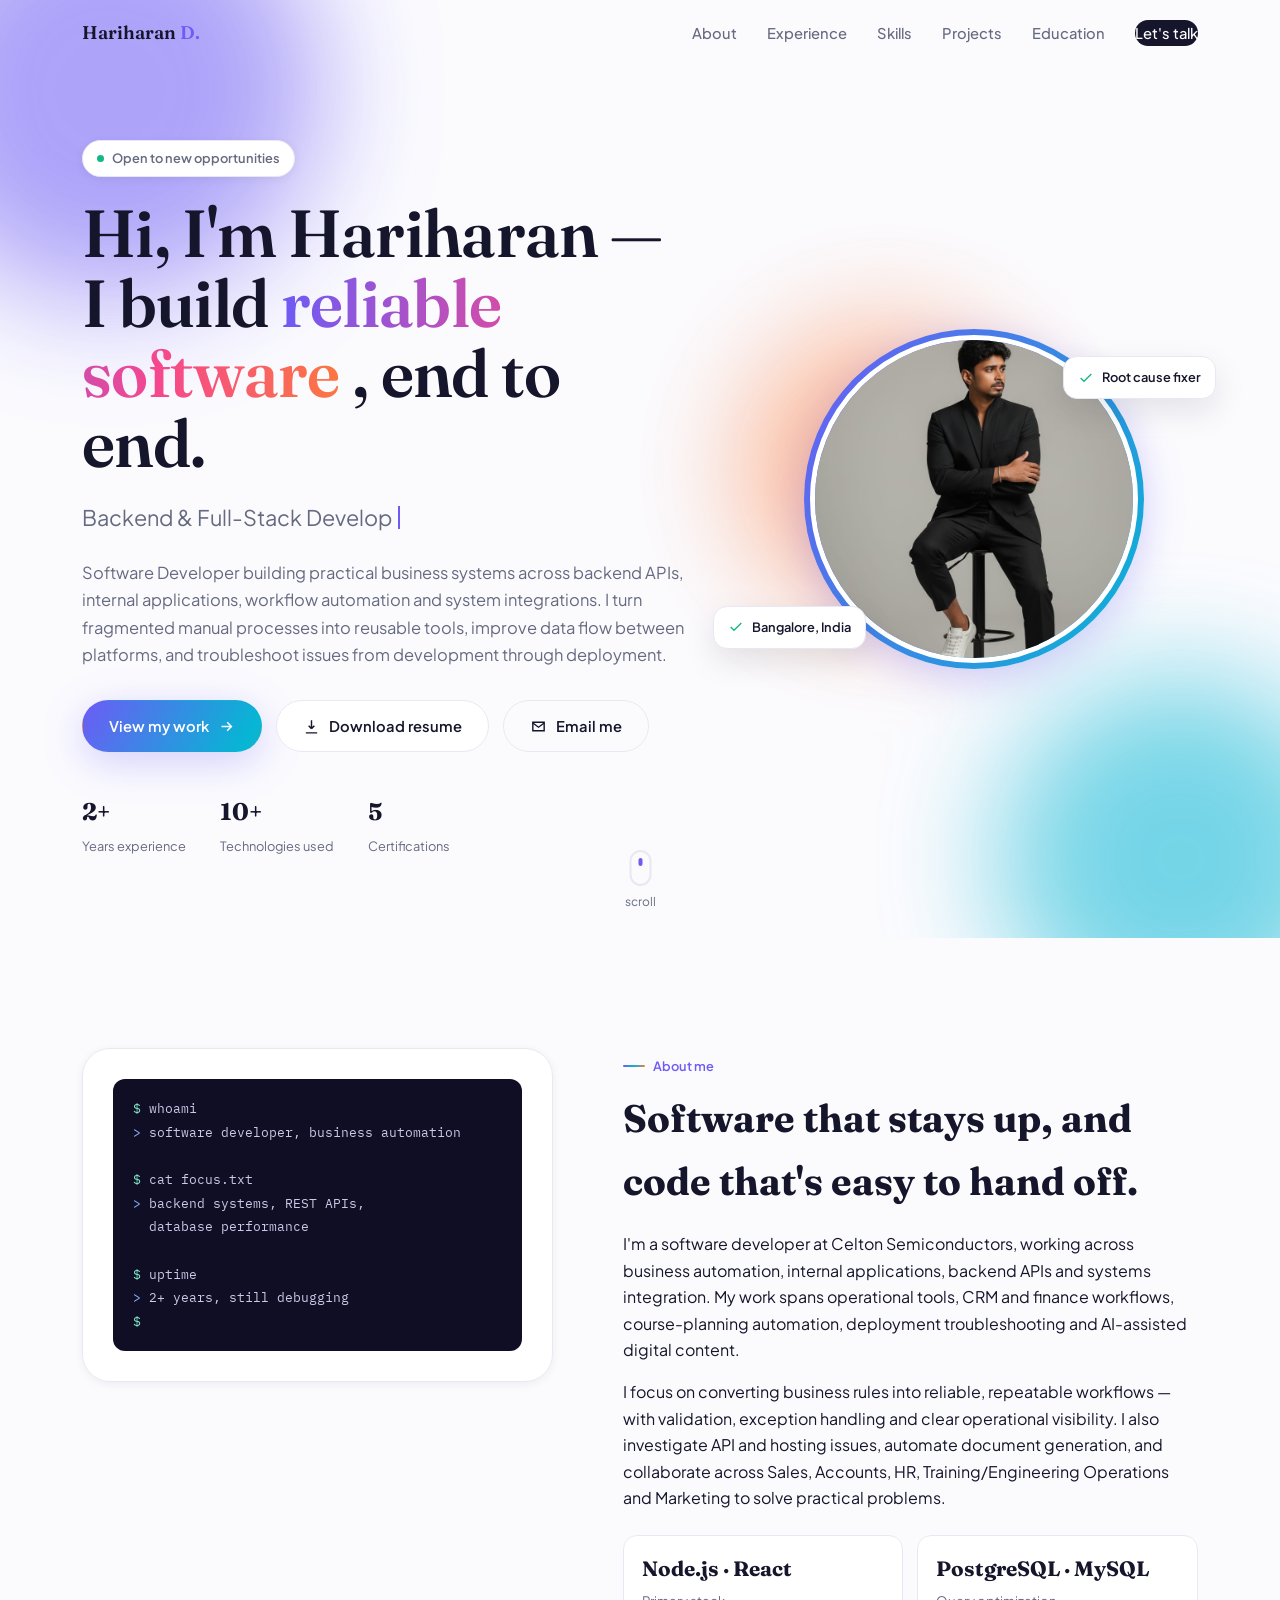
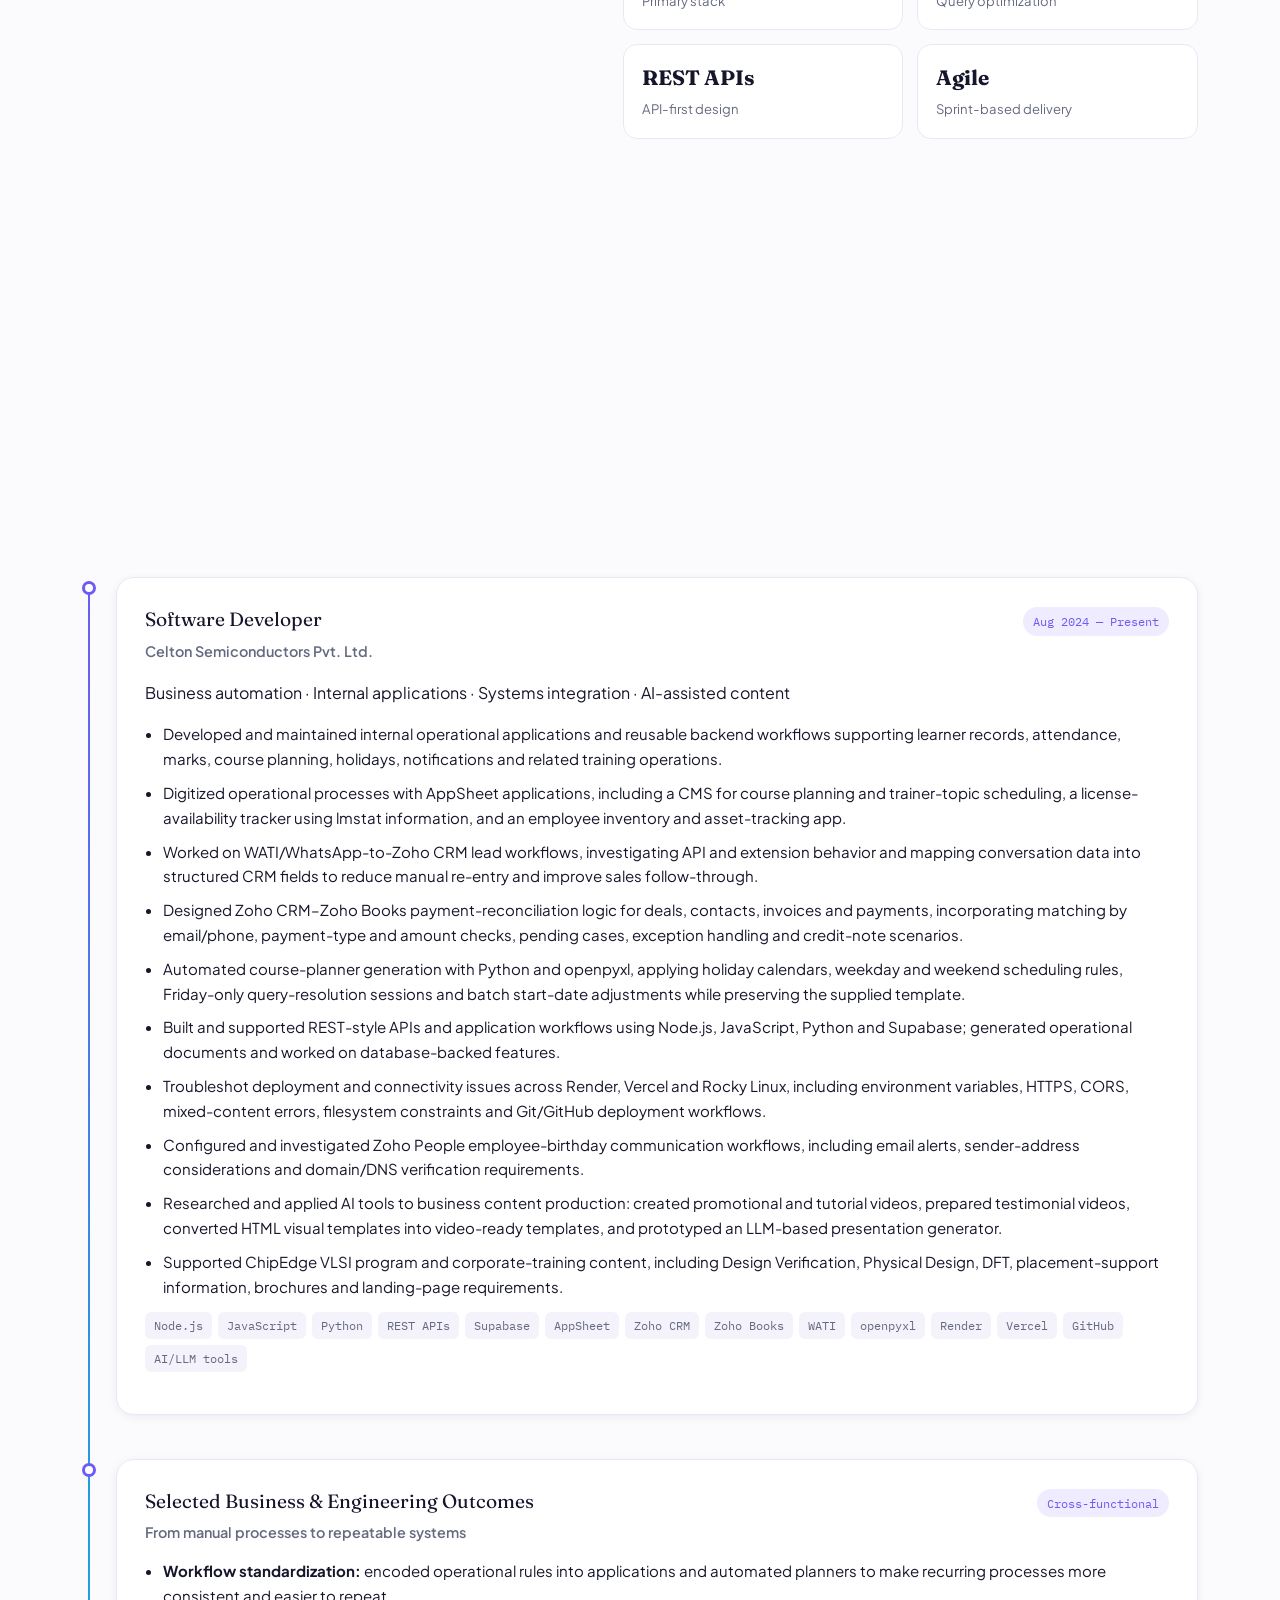
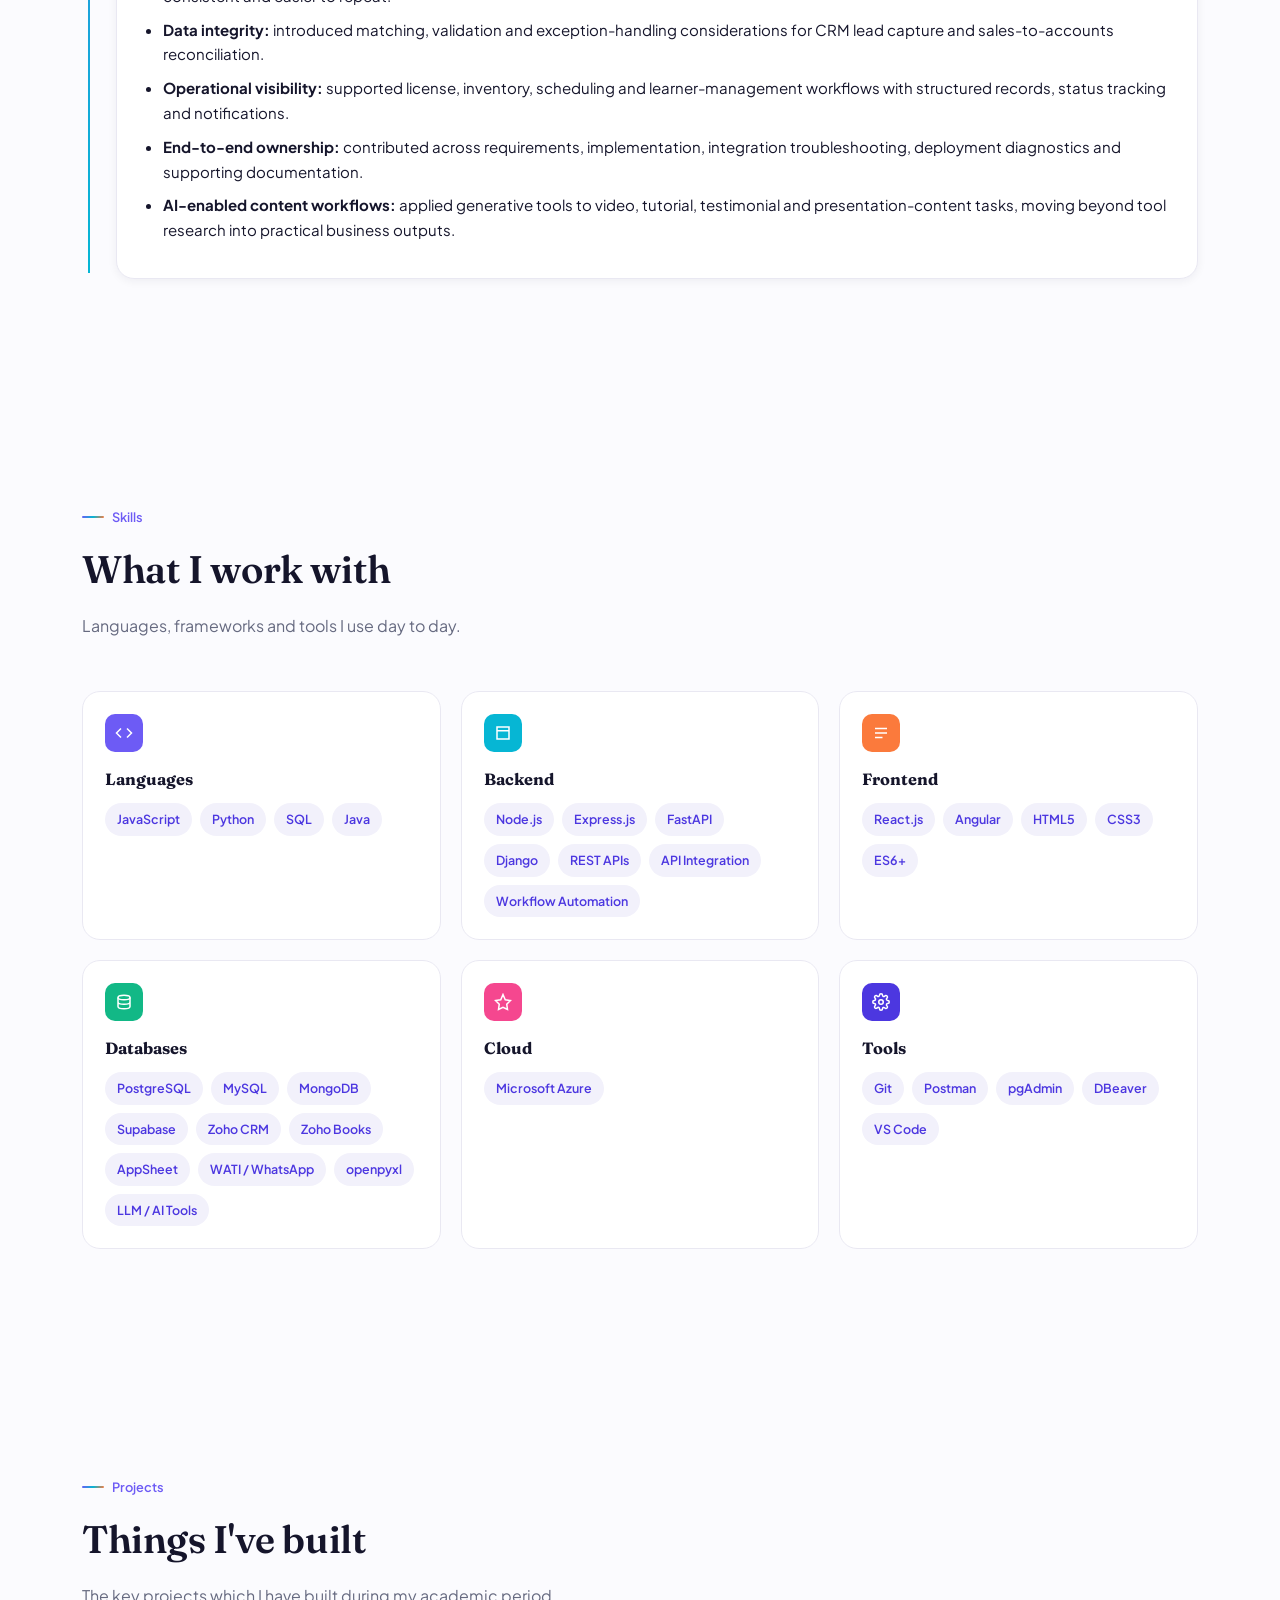
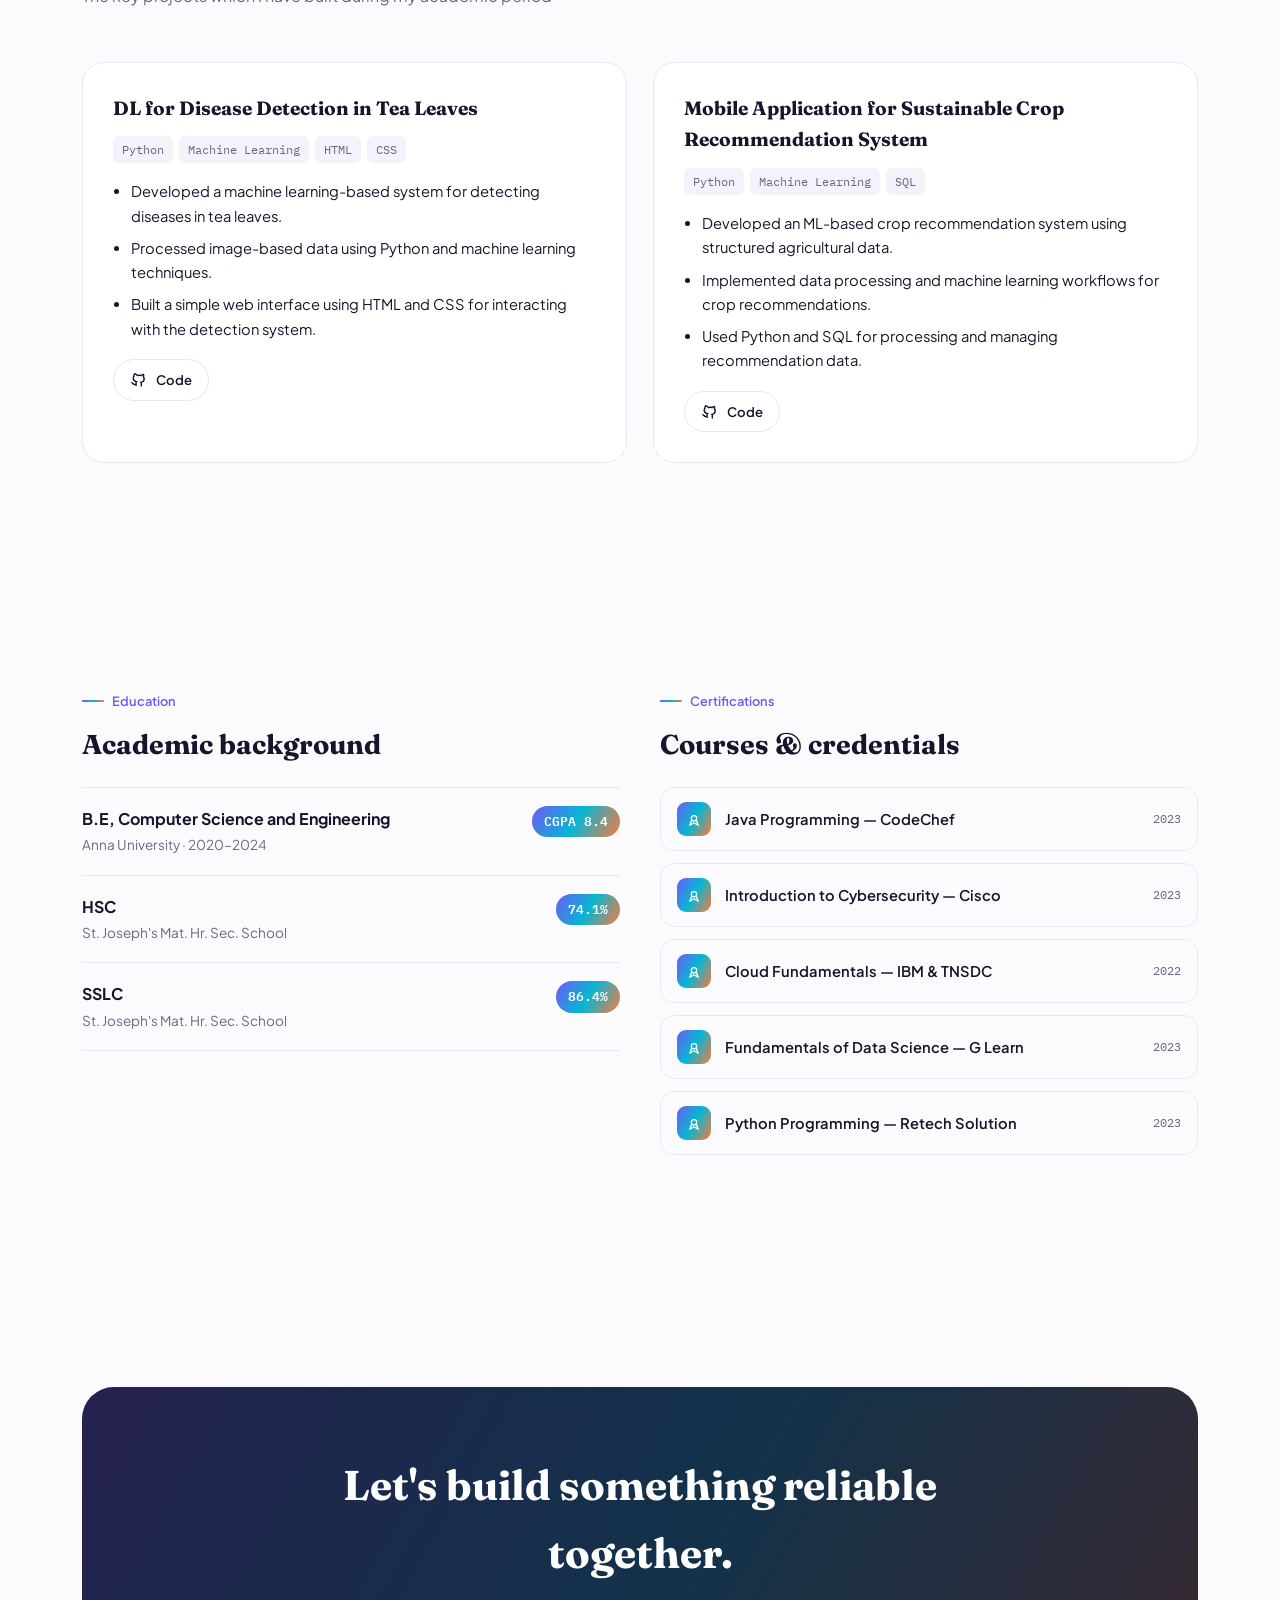
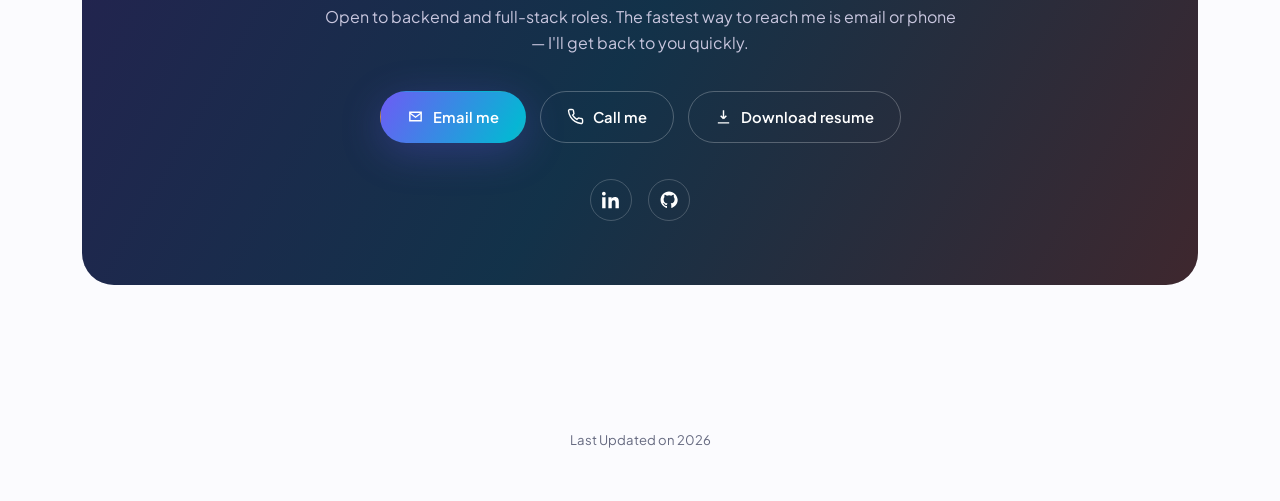
==== commit e17bc6ad: "update the index with the recent work experience" ====
--- a/Music/portfolio-project/portfolio2/index.html
+++ b/Music/portfolio-project/portfolio2/index.html
@@ -1354,6 +1354,7 @@
     Last Updated on
     <span id="year"></span>
   </footer>
+  
 
 
   <!-- ================= Admin controls ================= -->
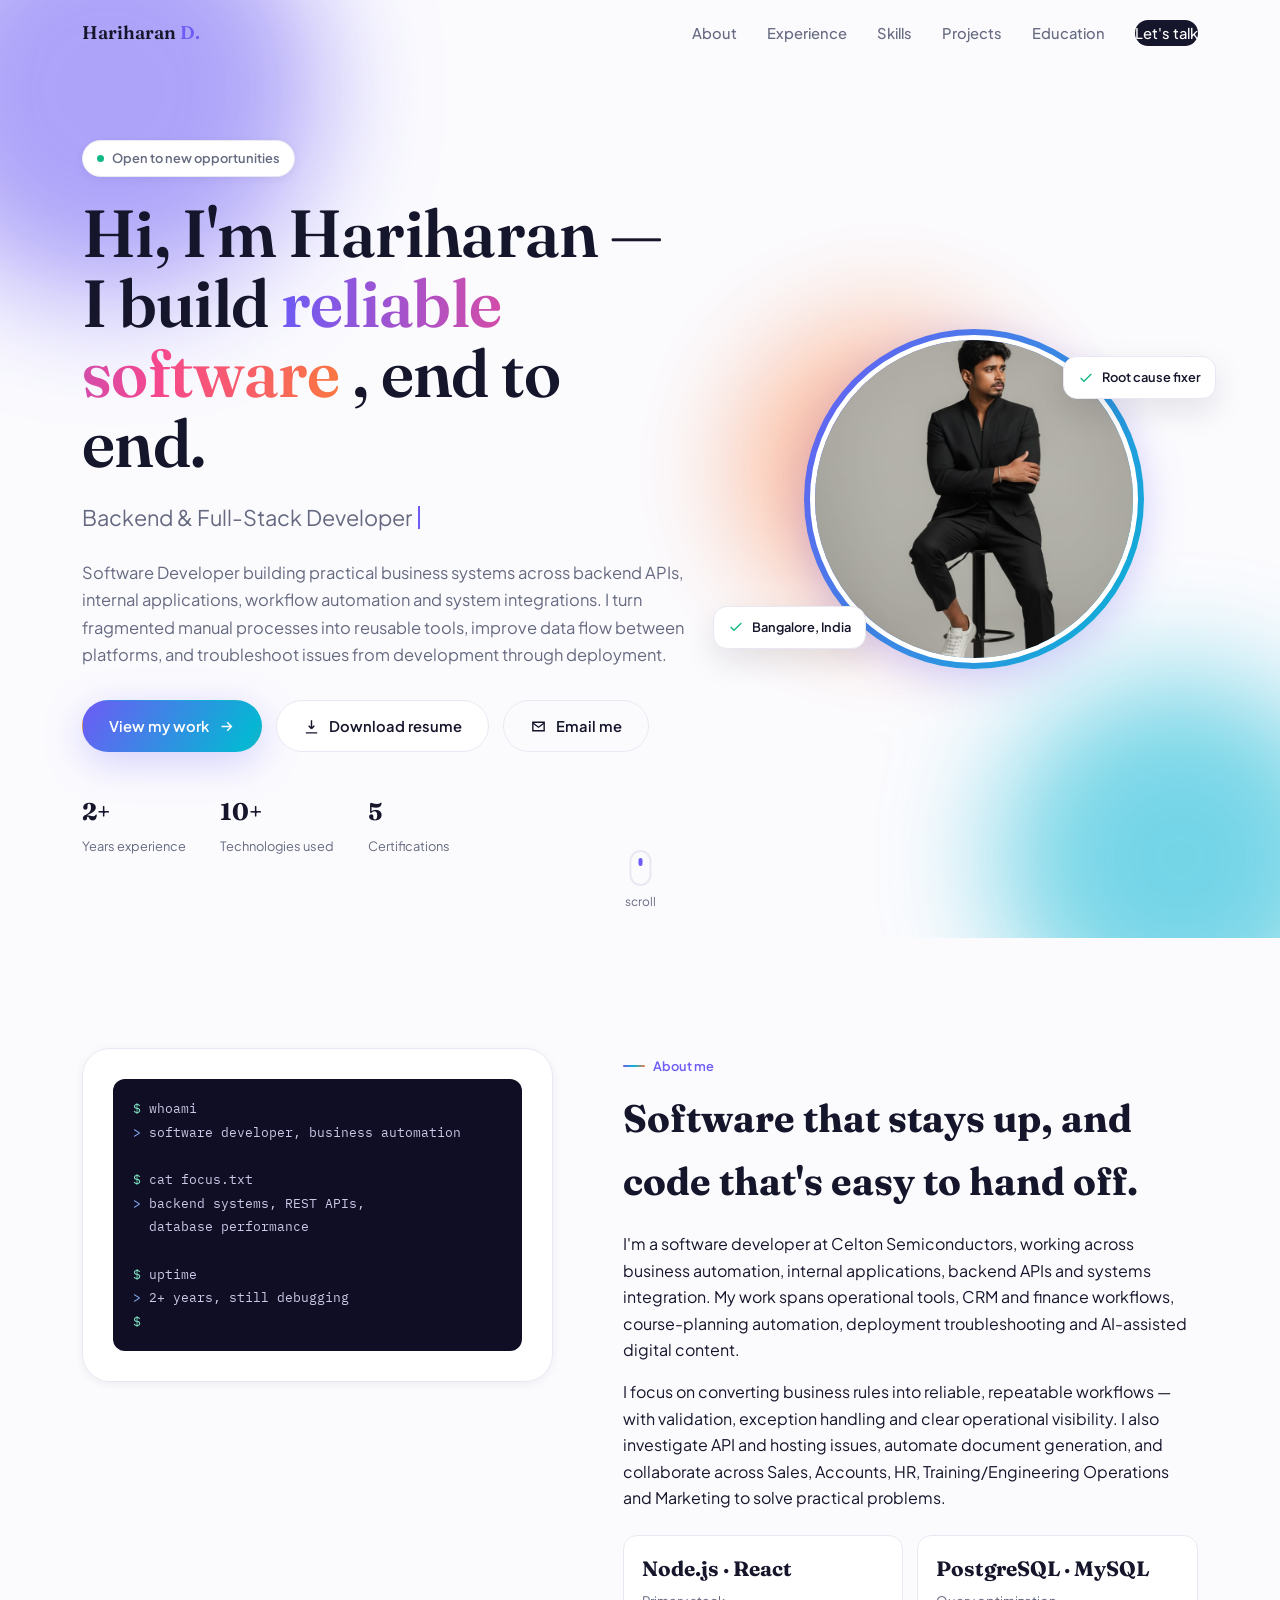
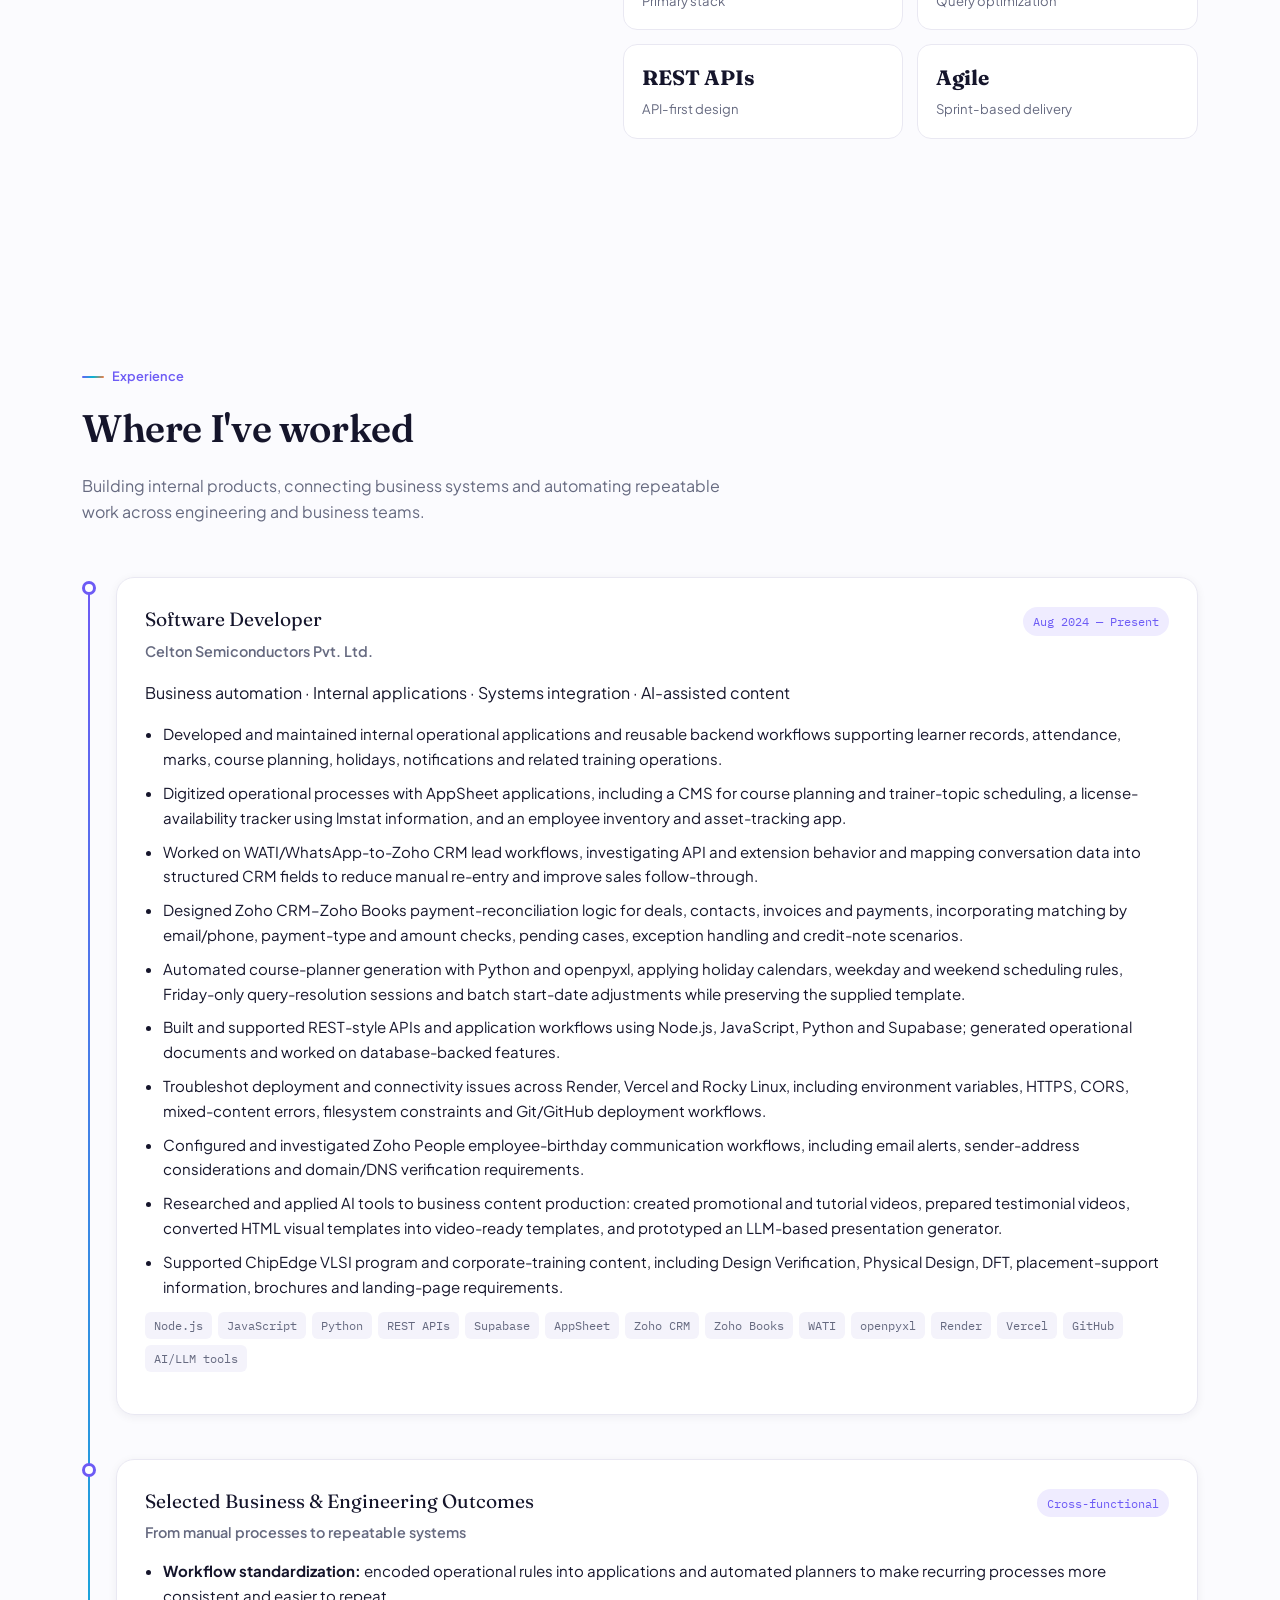
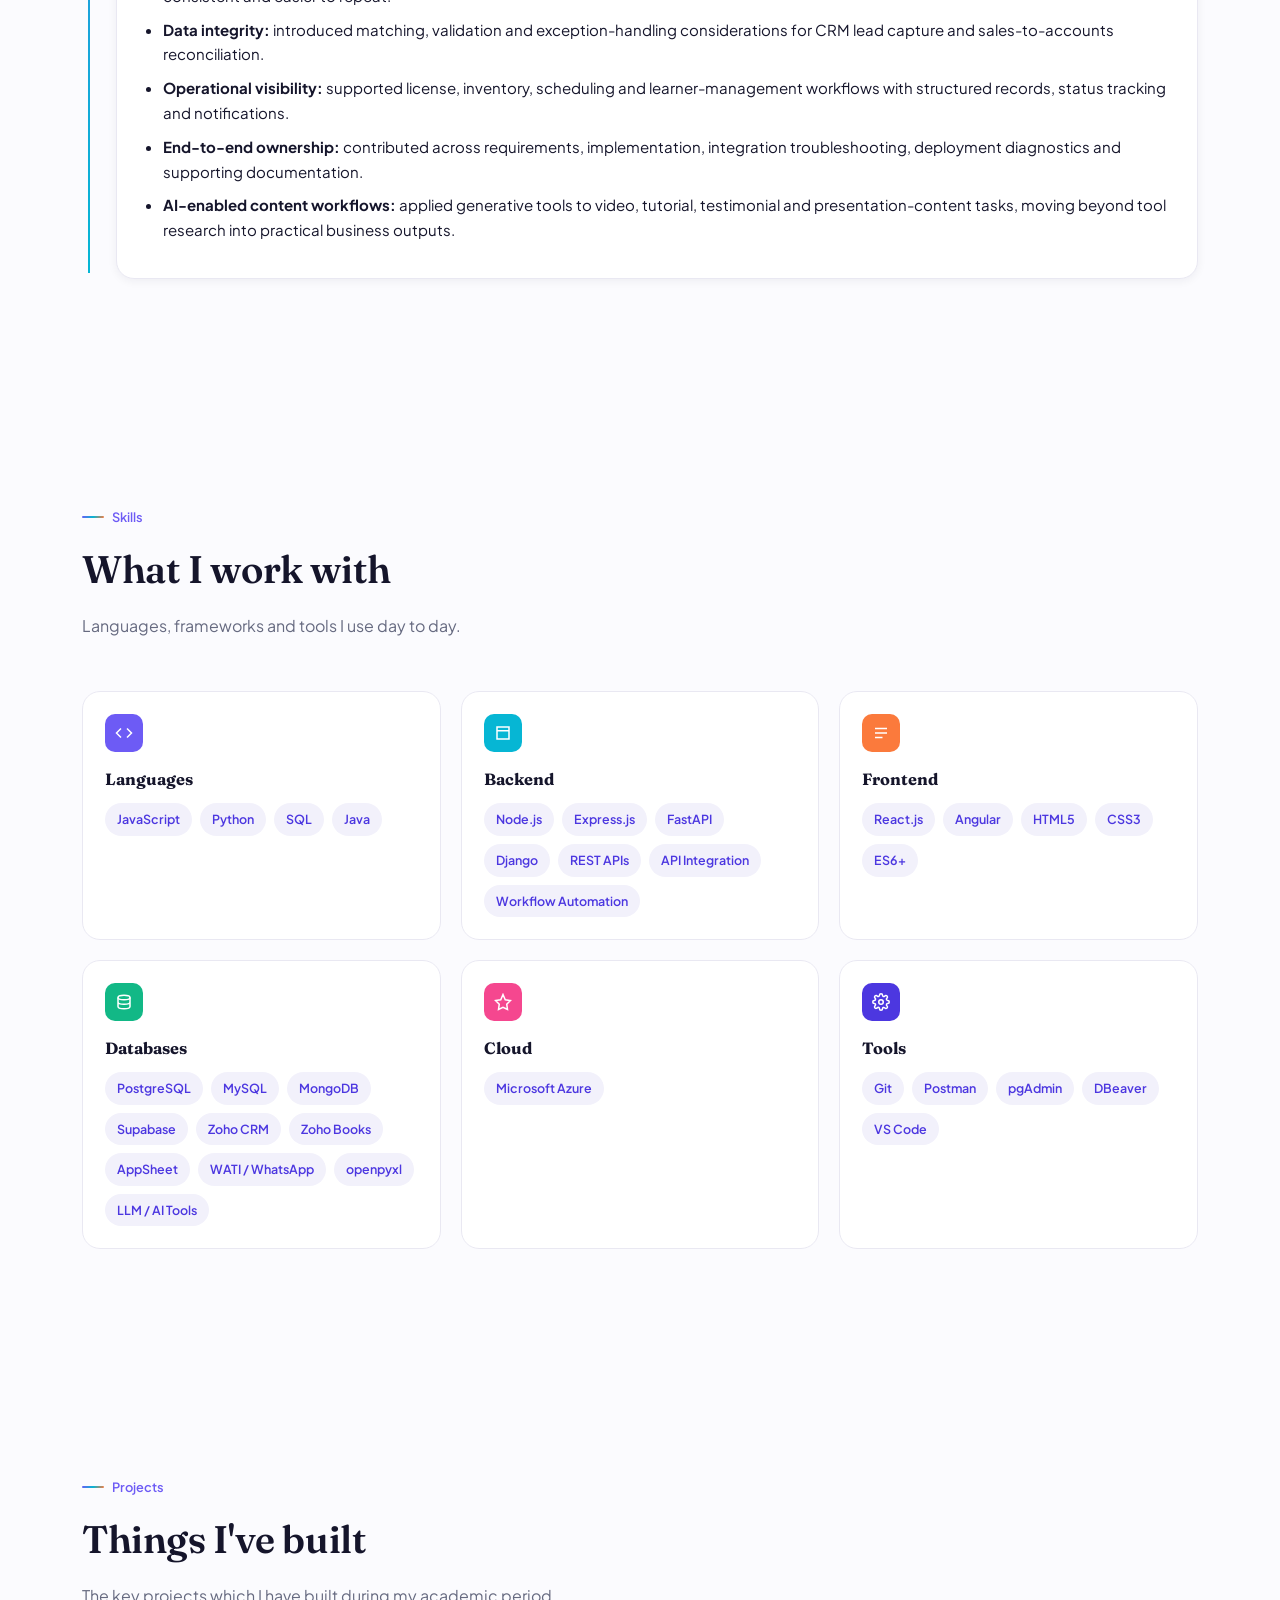
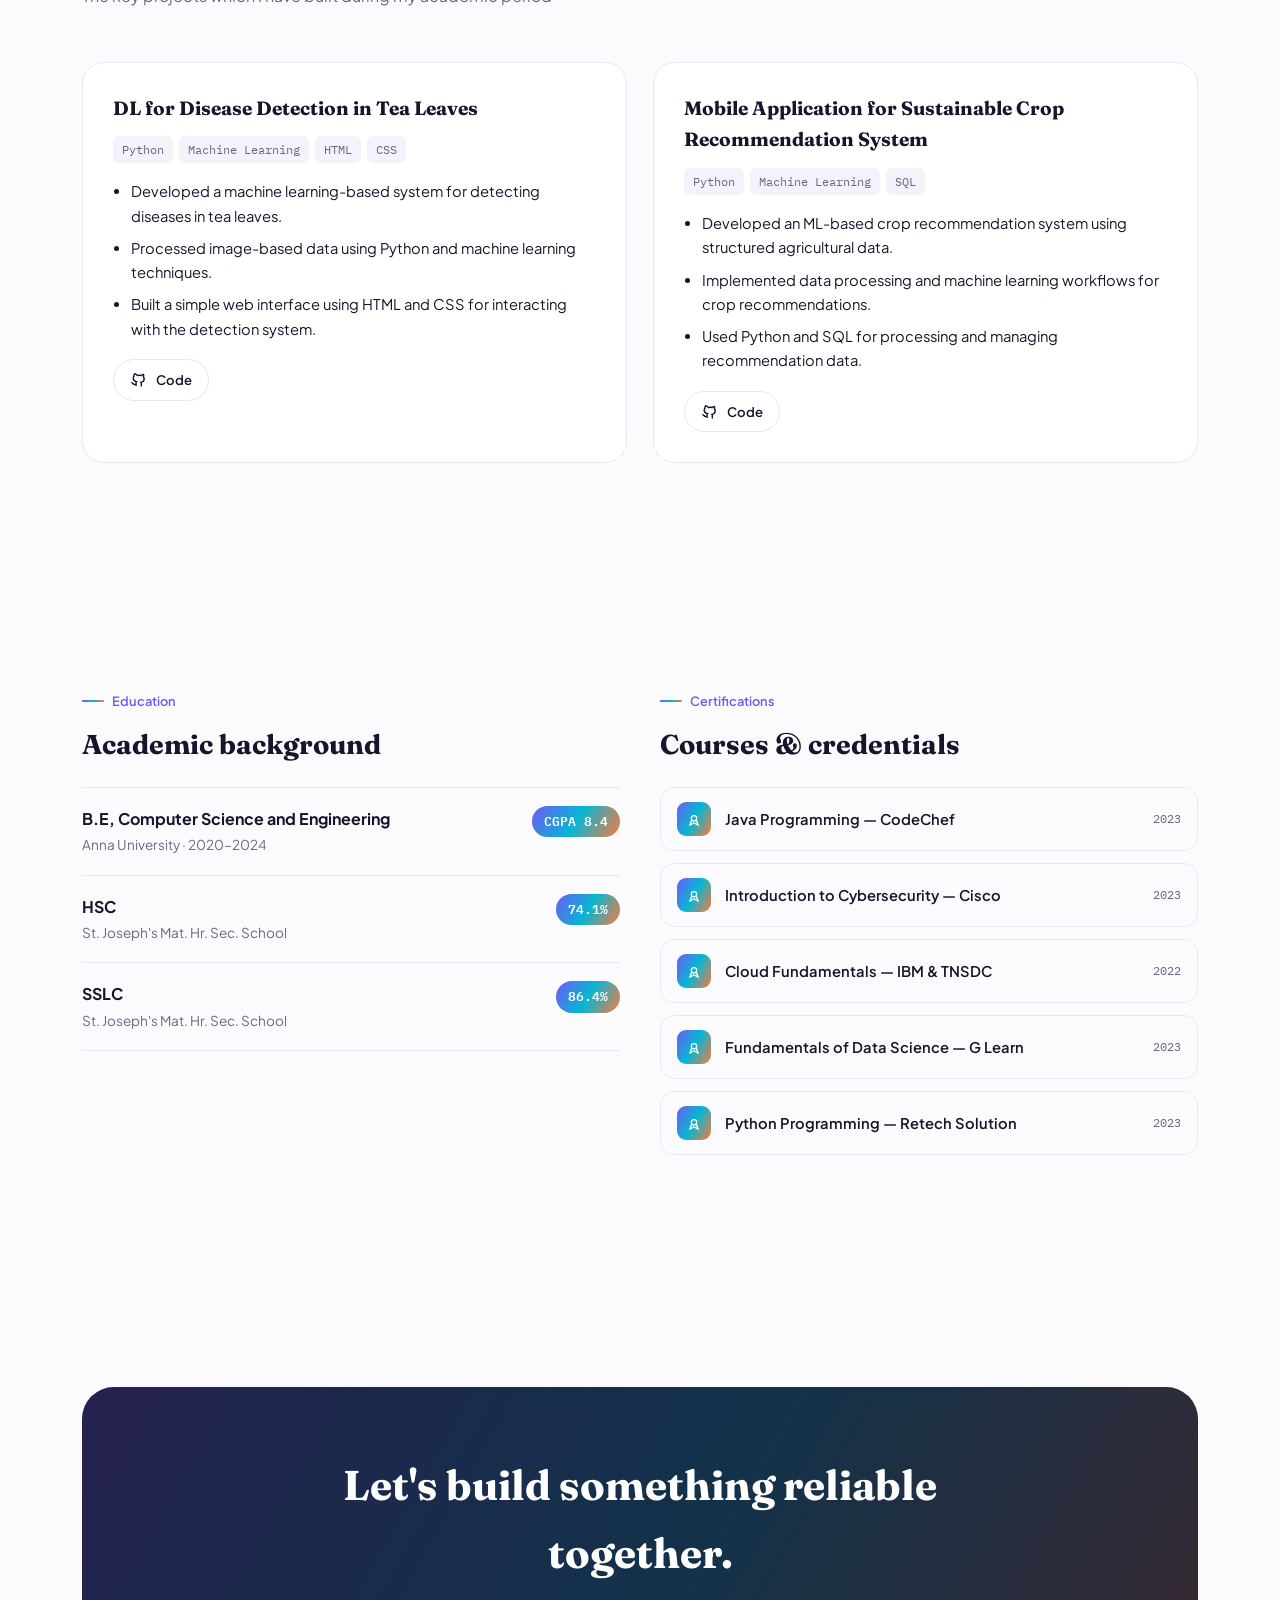
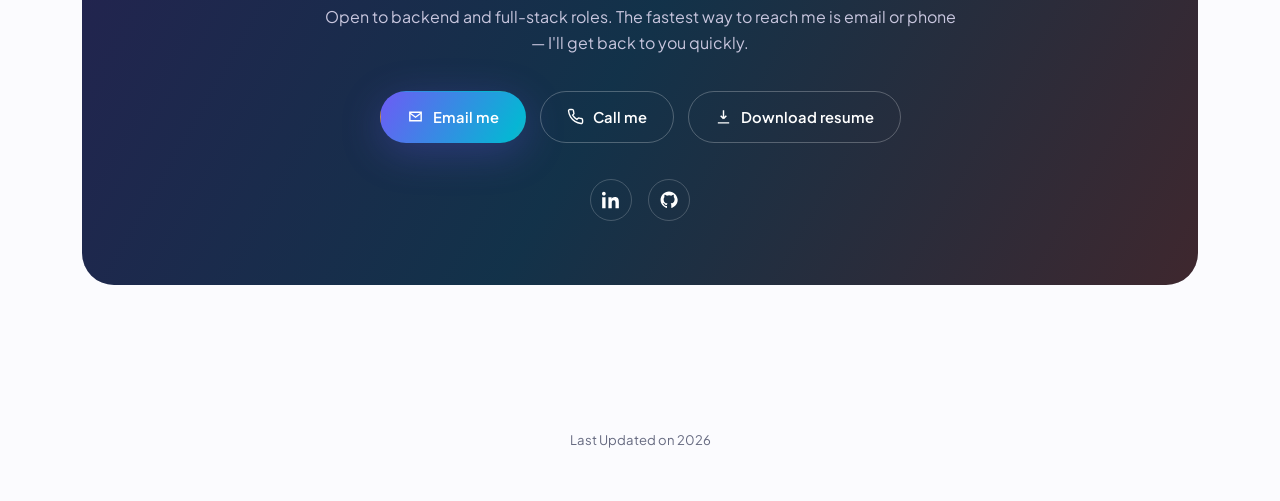
==== commit 4157f6d5: "update the index code" ====
--- a/Music/portfolio-project/portfolio2/index.html
+++ b/Music/portfolio-project/portfolio2/index.html
@@ -1536,4 +1536,4 @@
   <script src="js/script.js"></script>
 
 </body>
-</html>+</html>
